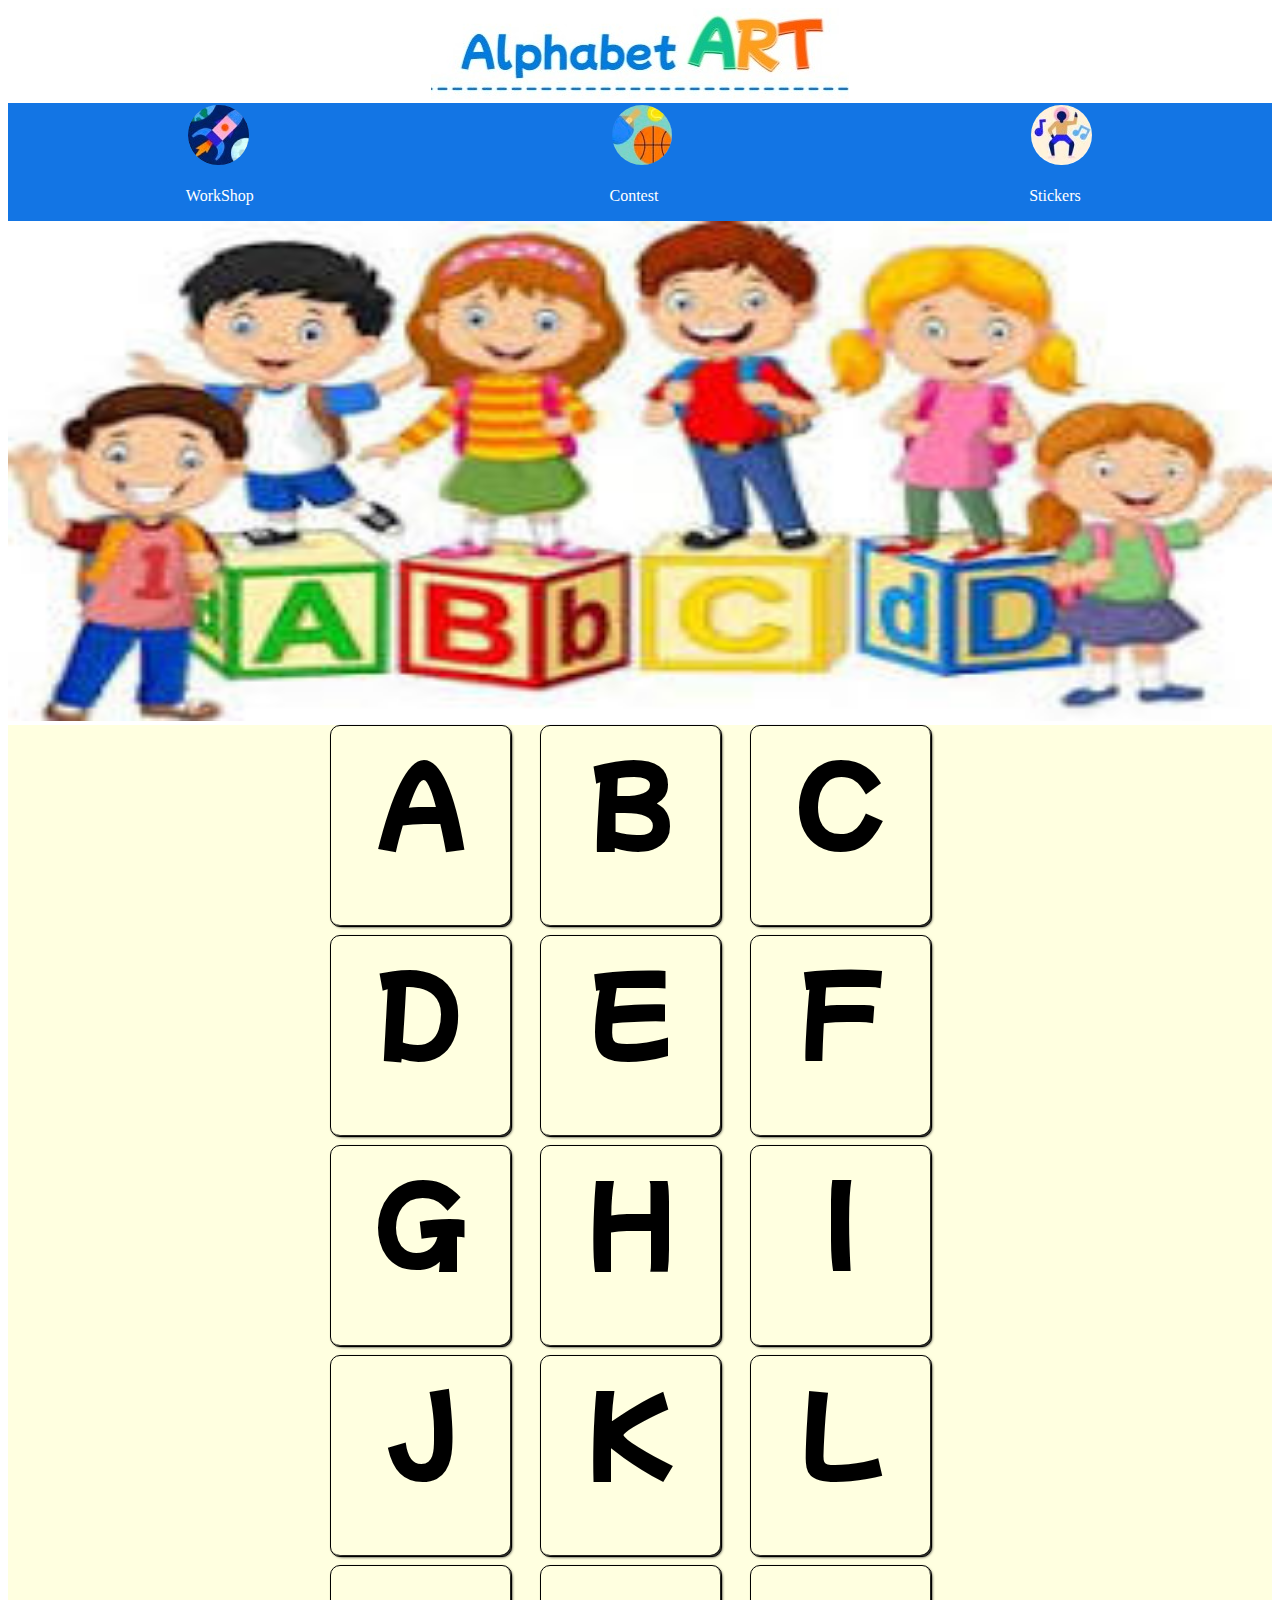
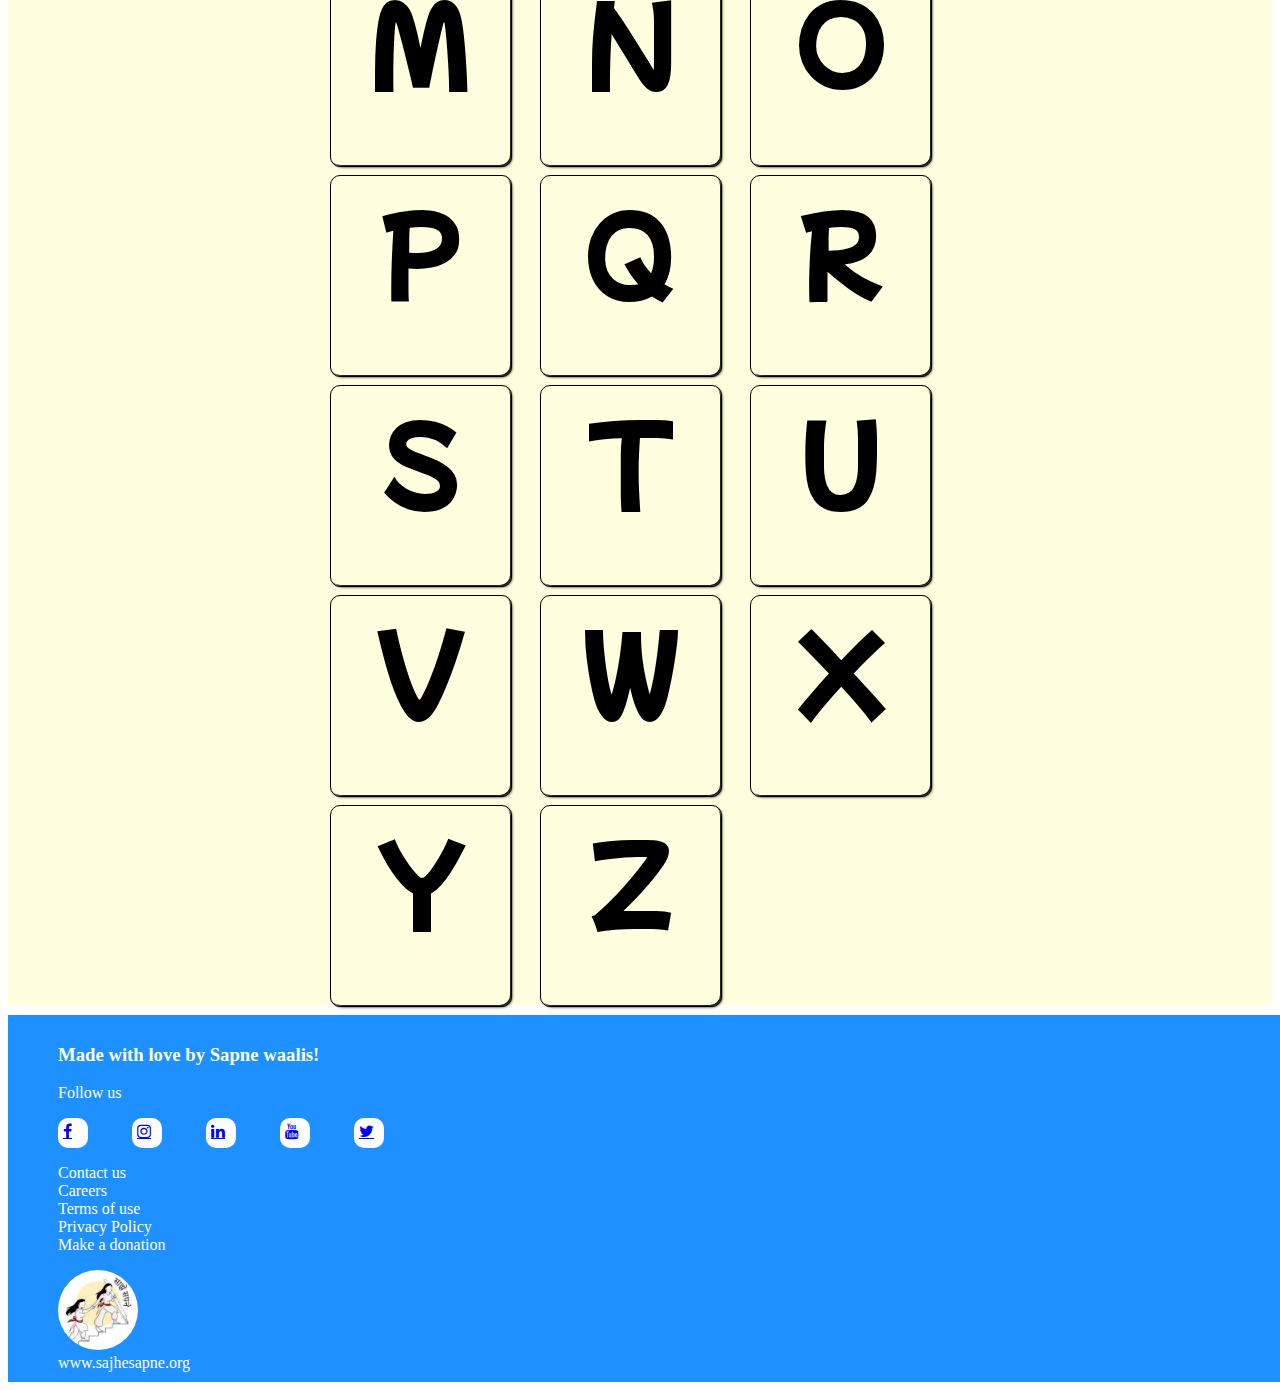
==== index.html @ d793c926 "feedback Alphabet Project" ====
<!DOCTYPE html>
<html lang="en">
<head>
    <meta charset="UTF-8">
    <meta name="viewport" content="width=device-width, initial-scale=1.0">
    <title>Alphabet ART</title>
    <link rel="stylesheet" href="style.css"/>
</head>
<body>
    <header>
        <div class="logo-img">
            <img class="logo-img" src="assets/header img/Alphabet header img.jpg"/>
        </div>
        <nav class="navbar">
                <div class="nav-boxs" id="A">
                    <img class="nav-img" src="assets/nav img/Alphabet nav1 .jpg" alt="WorkShop"/>
                    <p class="nav-text">WorkShop</p>
                </div>
                <div class="nav-boxs" id="B">
                    <img class="nav-img" src="assets/nav img/Alphabet nav2.jpg" alt="contest"/>
                    <p class="nav-text">Contest</p>
                </div>
                <div class="nav-boxs" id="C">
                    <img class="nav-img" src="assets/nav img/Alphabet nav3.jpg" alt="stickers"/>
                    <p class="nav-text">Stickers</p>
                </div>
        </nav>
    </header>
    <div class="carousel-box">
        <img  class="carousel-img" src="assets/carousel img/img1.jpeg"/>

    </div>


    <div class="container"></div>

    <footer>
         <h3>Made with love by Sapne waalis!</h3>
            <div class="Follow-us">
                <p>Follow us</p>
                <a href="https://www.facebook.com/hashtag/sajhesapne/?source=feed_text&epa=HASHTAG" class="fa fa-facebook"></a>
                <a href="https://www.instagram.com/sapnewaali/" class="fa fa-instagram"></a>
                <a href="https://in.linkedin.com/company/sajhe-sapne" class="fa fa-linkedin"></a>
                <a href="https://www.youtube.com/channel/UC2YOf3houhn92YC2JsNhHxw/featured?view_as=subscriber" class="fa fa-youtube"></a>
                <a href="https://twitter.com/sajhesapne?lang=en" class="fa fa-twitter"></a>
            </div>
    
            <div class="icons">
                <ul class="footer-ul">
                    <li class="footer-text"><a href="#">Contact us</a></li>
                    <li class="footer-text"><a href="#">Careers</a></li>
                    <li class="footer-text"><a href="#">Terms of use</a></li>
                    <li class="footer-text"><a href="#">Privacy Policy</a></li>
                    <li class="footer-text"><a href="#">Make a donation</a></li>
                </ul>
            </div>
            <div>
                <img class="sajhe-sapne-logo" src="assets/Logo img/sajhe logo.jpeg" alt="logo">
            </div>
            <div >
                <a class="sajhe-website" href="https://sajhesapne.org/about">www.sajhesapne.org</a>
            </div>
    </footer>
</body>
<script src="main.js"></script>
</html>
---- style.css ----
@import url("https://cdnjs.cloudflare.com/ajax/libs/font-awesome/4.7.0/css/font-awesome.min.css");
@import url('https://fonts.googleapis.com/css?family=Mochiy Pop One');



.logo-img{
    text-align: center;
}


.navbar{
    display: inline-flex; 
    width: 100%;
    min-width: 320px;
    background-color: #1375E4;
    justify-content: space-around;
    color: white;
    
}

.nav-boxs:hover{
    background-color: #004CA1;

}
.nav-img{
    margin: 2px;
    border-radius:30px;
}
.carousel-img{
    width: 100%;
    height:500px;

}

.text {
    font-family:'Mochiy Pop One';
    /* font-style:italic; */
    font-size: 104px;
    font-weight: 500;
    letter-spacing: 0em;
    line-height: 6px;
    text-align:center;
}


.container{

    background-color: lightyellow; 
    display: grid;
    grid-template-columns: repeat(3,200px);
    grid-template-rows: repeat(9,200px);
    justify-content: center;
    gap: 10px;
    max-width: 100%;
    text-align: center;
}
.front-card{
    border: 1px solid black;
    border-radius:10px;
    height: 100%;
    width: 100%;
    /* background-color: crimson; */
    position: absolute;

}

.back-card{
    /* display: none; */
    border: 1px solid black;
    border-radius: 10px;
    /* background-color:gold; */
    backface-visibility: hidden;
    transform: rotateY(180deg);
    height: 100%;
    width: 100%;
}
.img{
    height: 100%;
    width: 100%;
    border-radius: 10px;
    
}

.filp-card{
position: relative;
    transition: transform 1s;
    transform-style: preserve-3d;
    border-radius: 10px;
    box-shadow: 2px 2px 3px;
    width:  180px;
    height: 200px;

}
.filp-card.flipped{
    transform: rotateY(180deg);
}
   
  @media(min-width:600px) { 
     .container{ 
    grid-template-columns:repeat(3,200px) ; 
     } 
 } 
 @media (max-width:425px){ 
     .container{ 
             grid-template-columns: repeat(2, 200px);
     }
    }

 .filpcard{
    width: 200px;
    height: 180px;

 }
 footer{
    background-color:dodgerblue;
    height: 100%;
    width: 100%;
    margin-top: 10px;
    padding: 10px;
    color: white;
}
.fa{
    background-color: white;
    height: 20px;
    width: 20px;
    padding: 5px;
    border-radius: 10px;
    /* margin-left: 40px; */
}
.Follow-us p{
    margin-left: 40px;

}
h3{
    margin-left: 40px;

}
.footer-ul{
    list-style: none;
}

.Follow-us a{
    margin-left: 40px;
}

.footer-ul a{
    text-decoration: none;
    color: white;
}

.sajhe-sapne-logo{
    border-radius:50%;
   height:80px;
   margin-left: 40px;
}

.sajhe-website{
    text-decoration: none;
    color: white;
    margin-left: 40px;


}
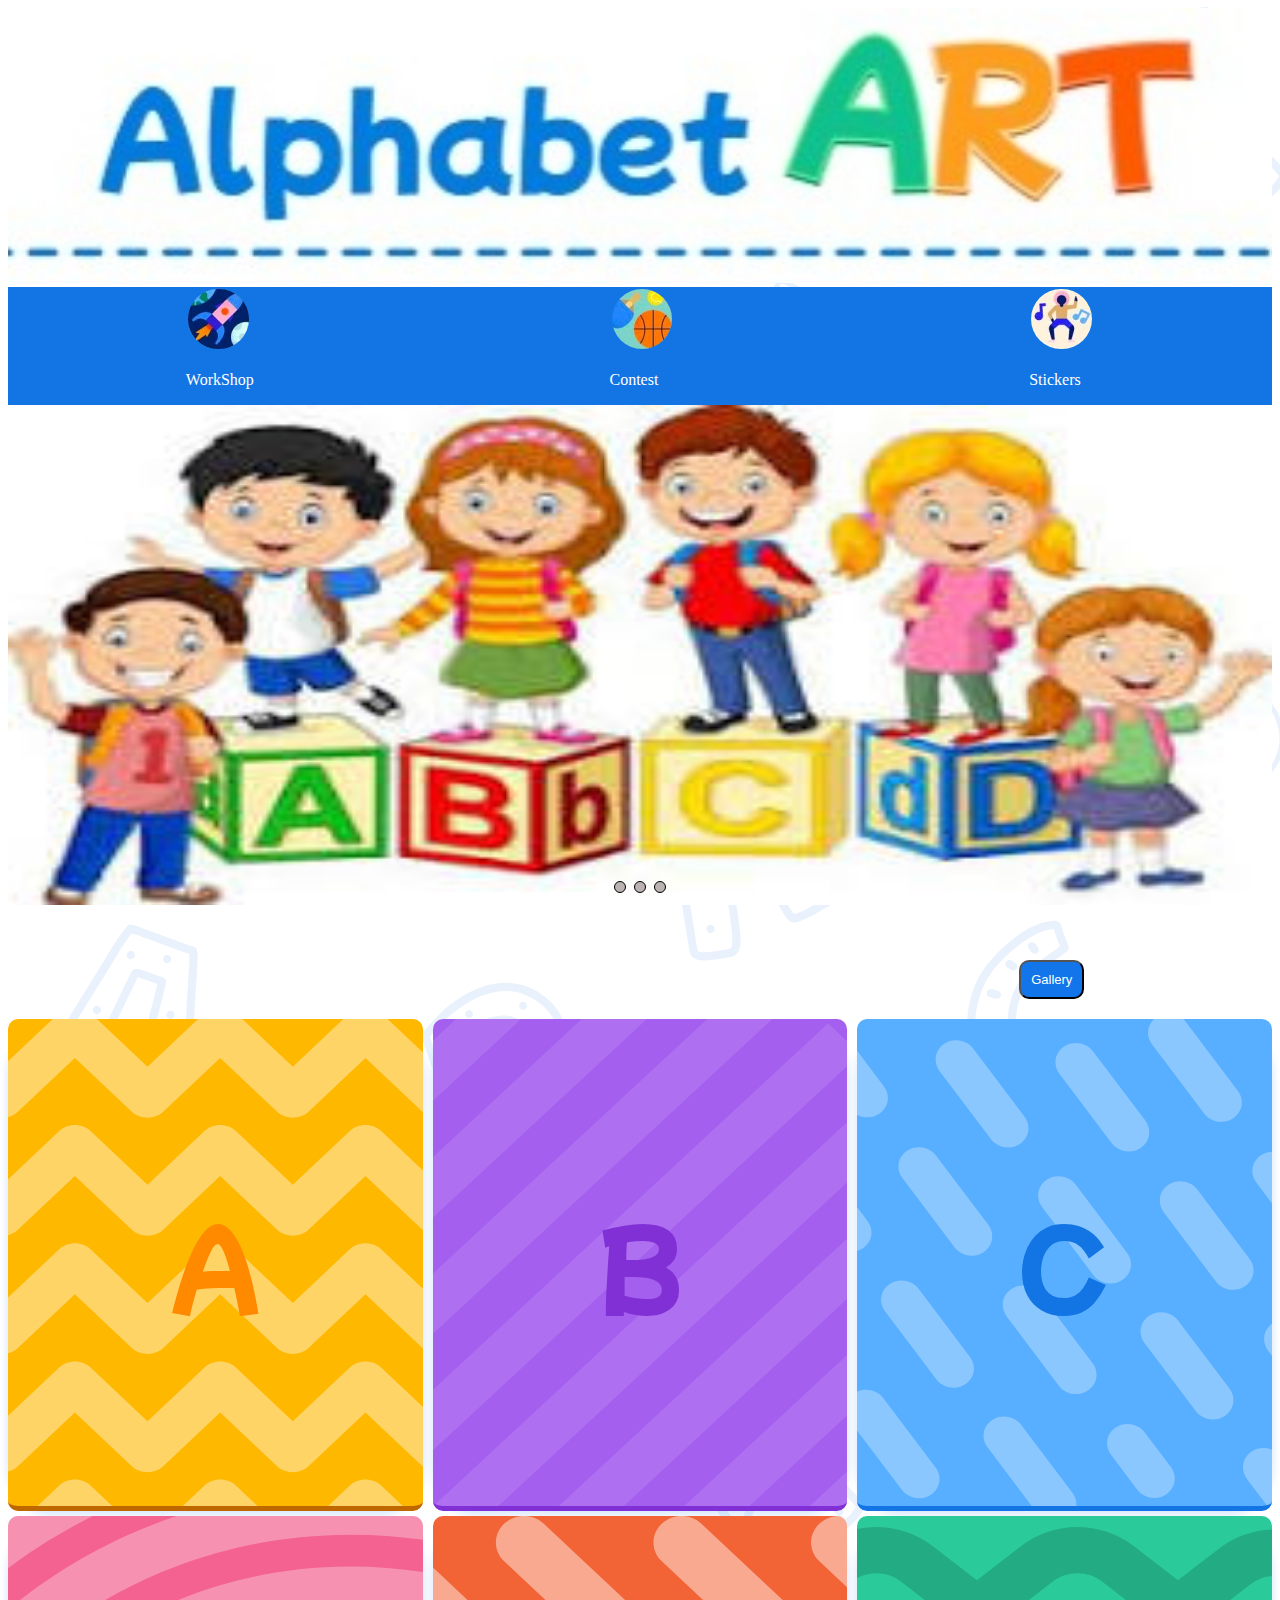
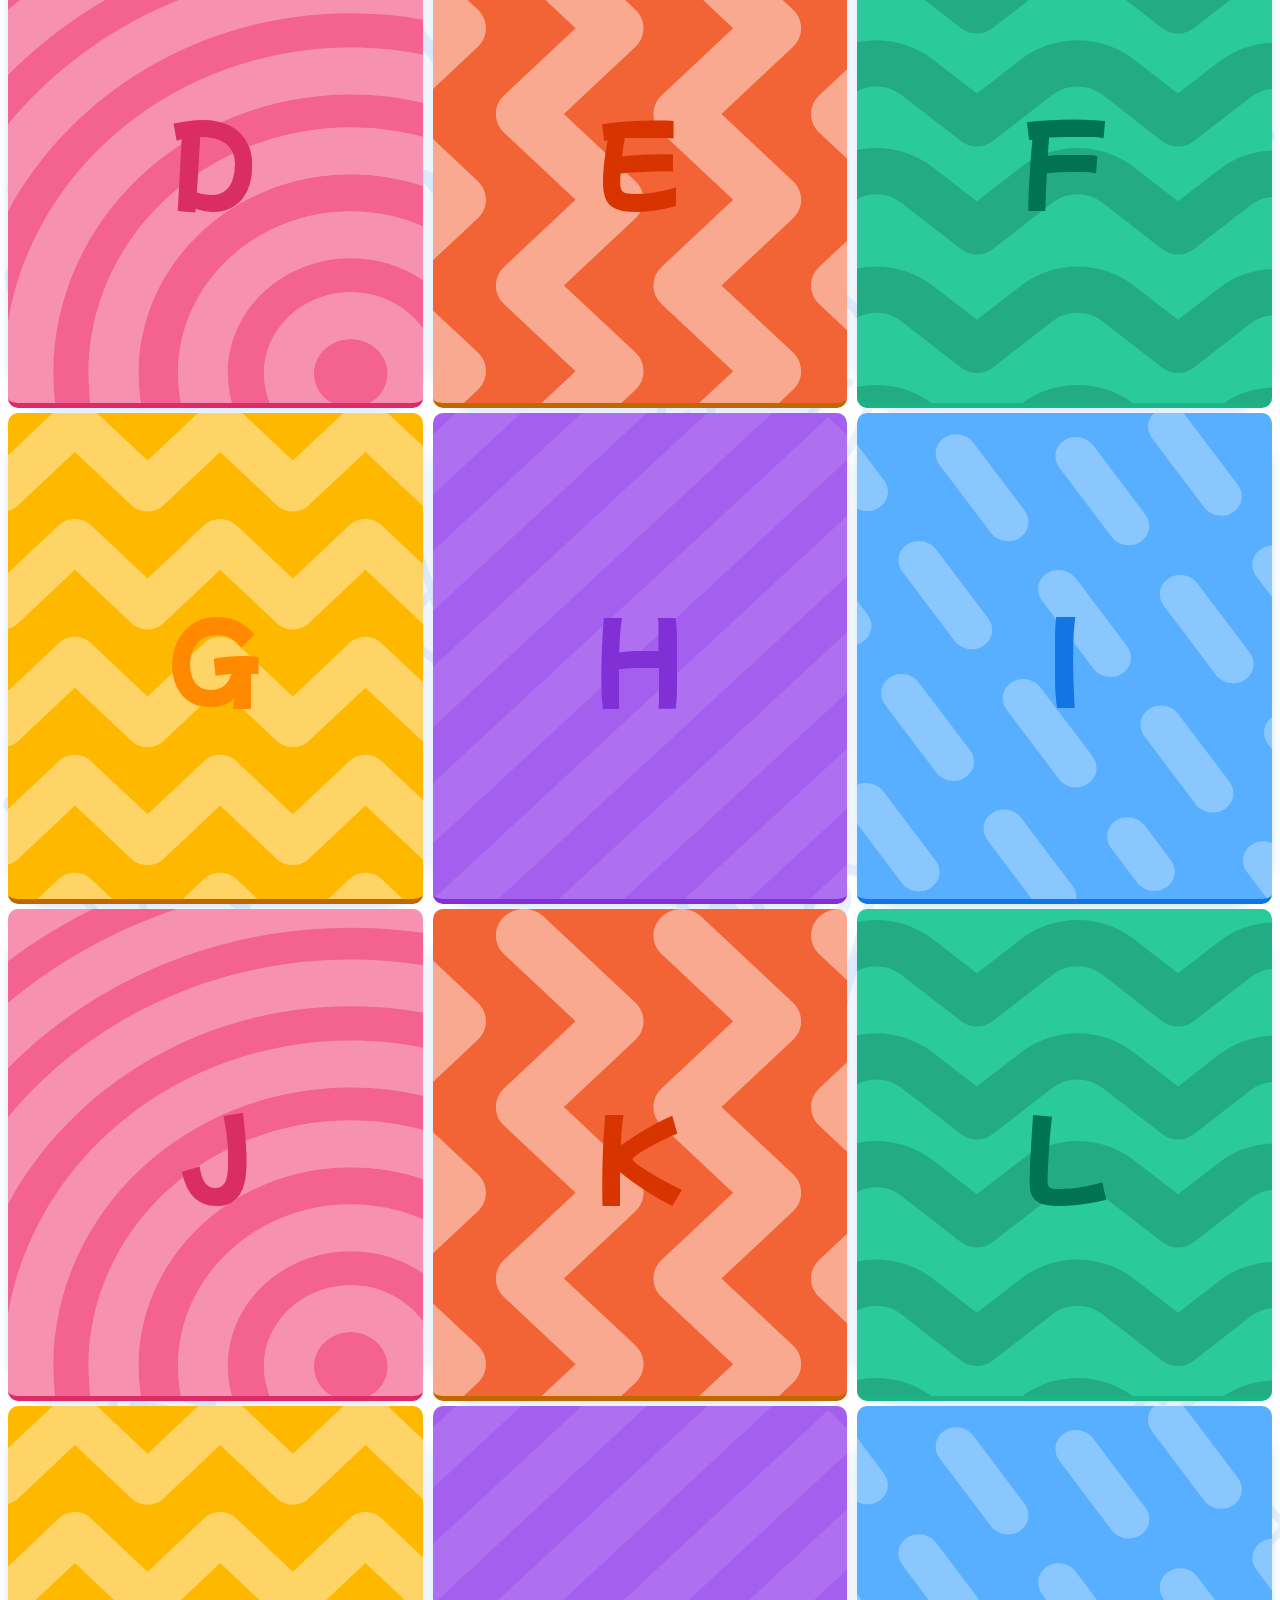
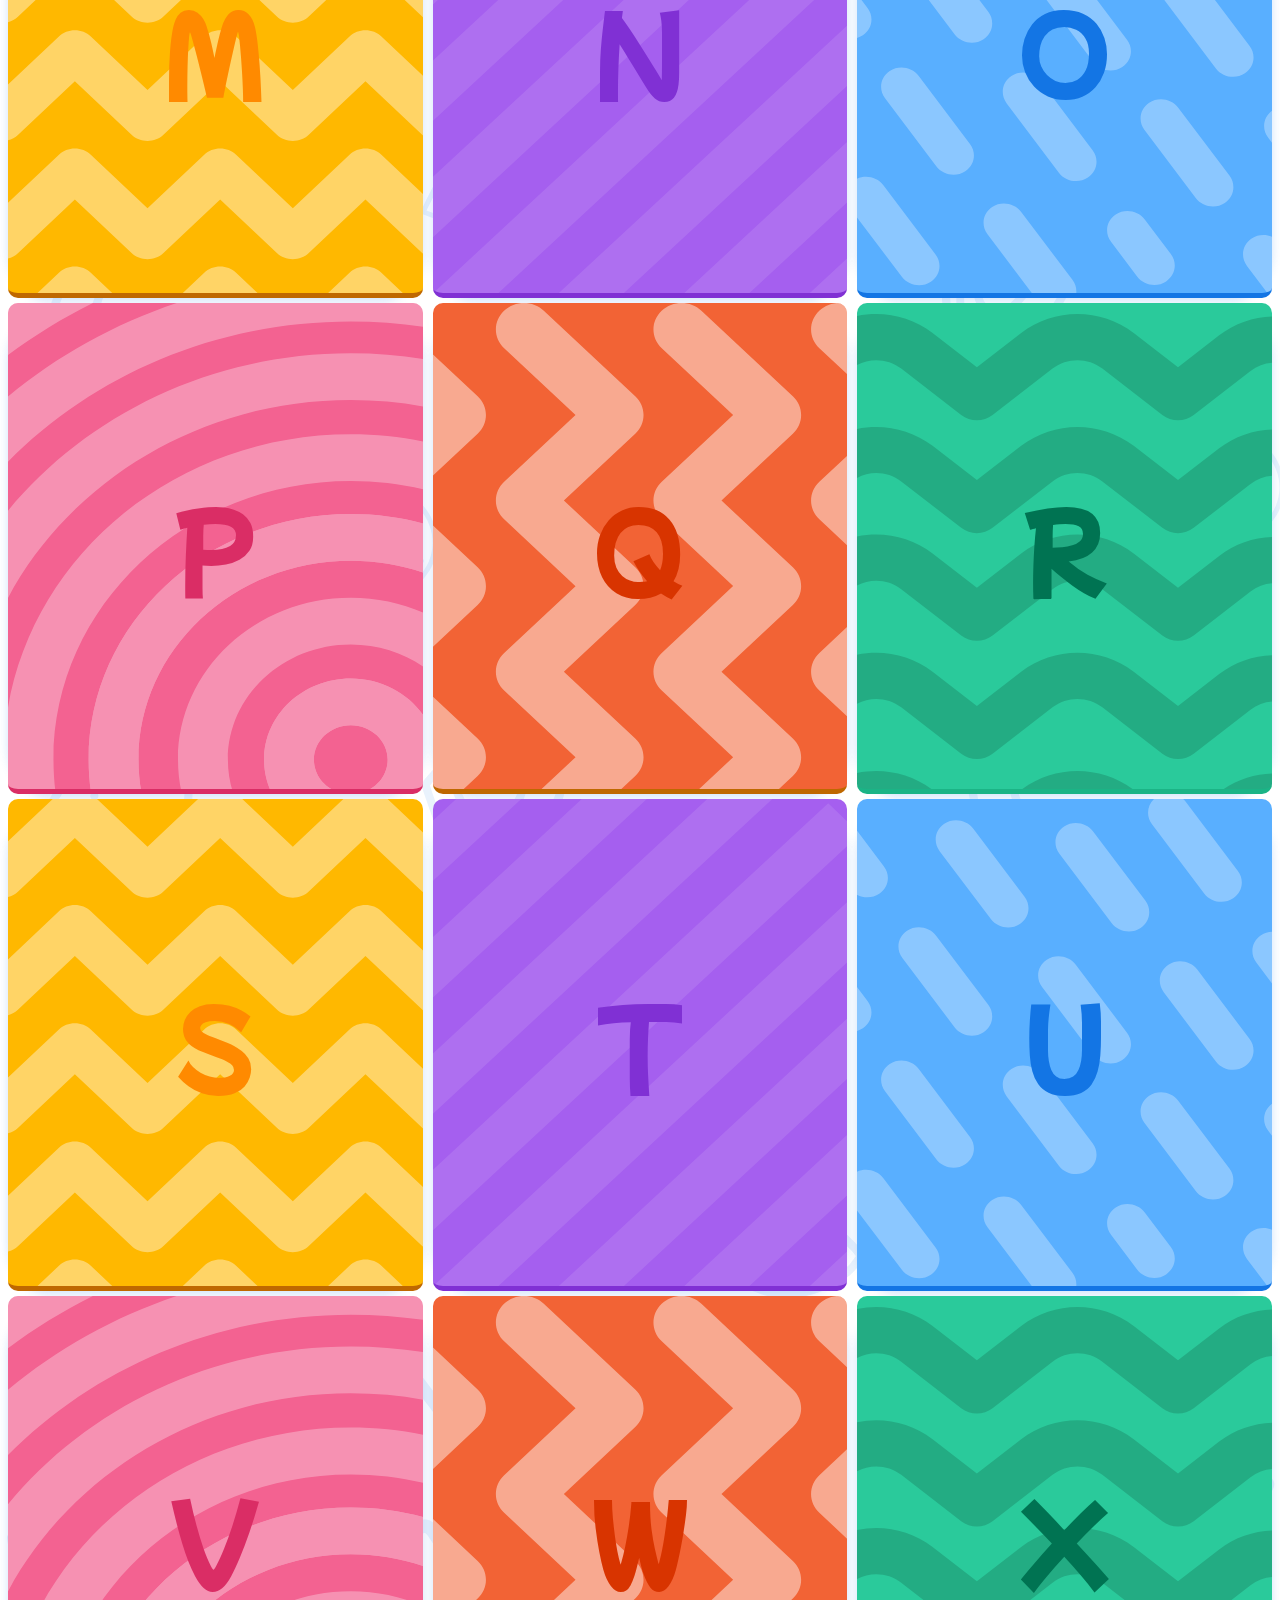
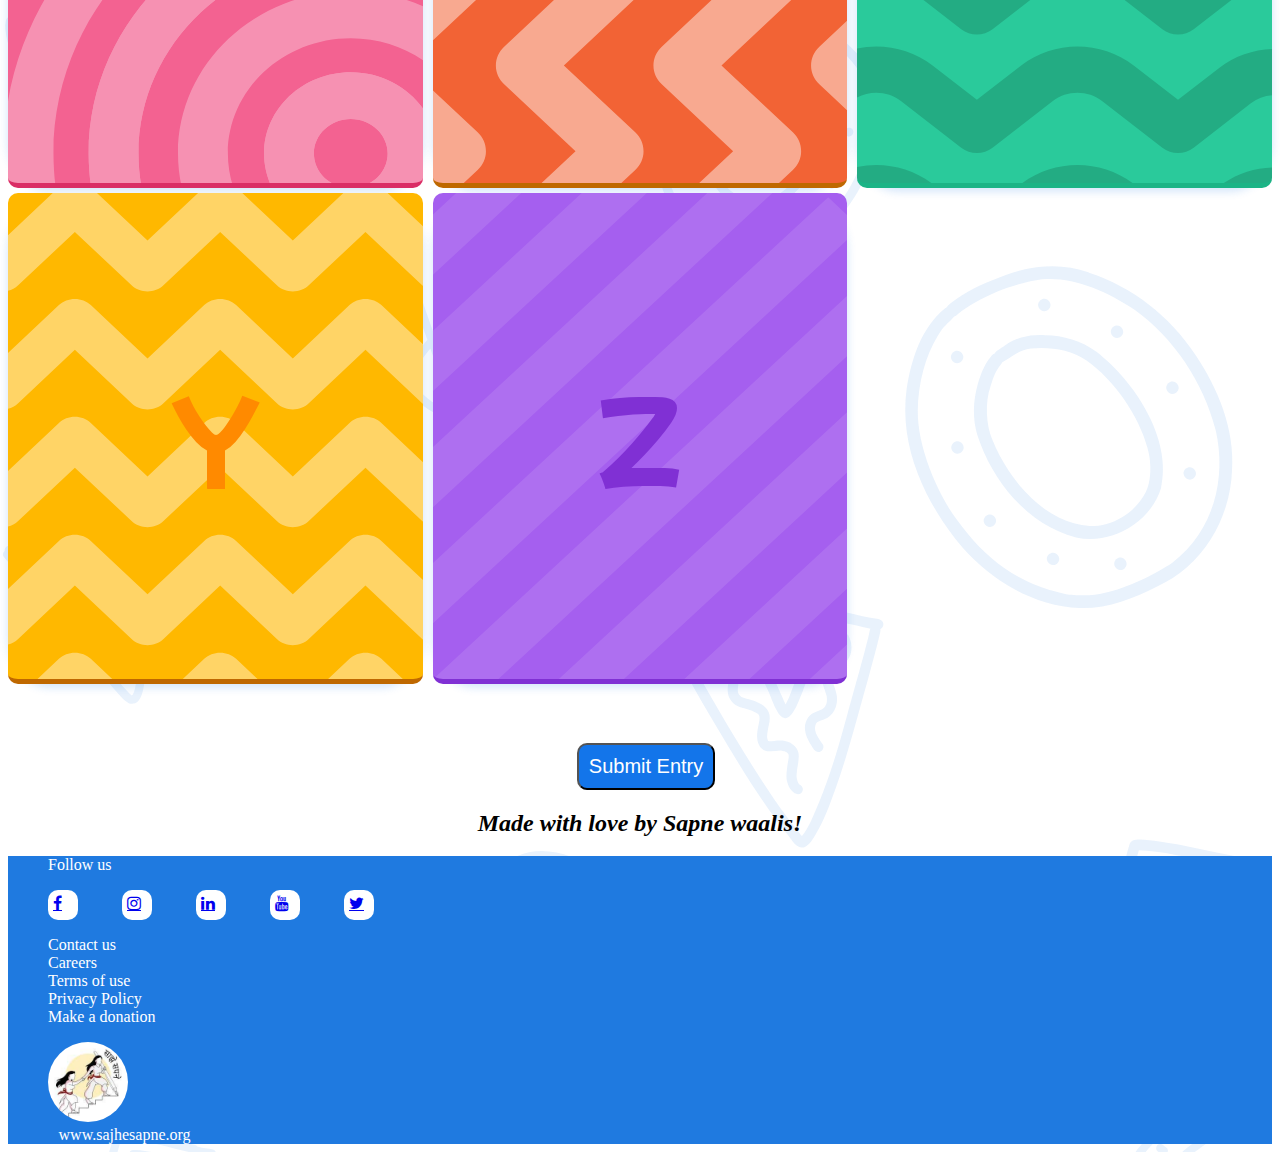
==== commit 7a6e4f8b: "add icons in backside and change pattern" ====
--- a/index.html
+++ b/index.html
@@ -1,66 +1,131 @@
 <!DOCTYPE html>
 <html lang="en">
-<head>
-    <meta charset="UTF-8">
-    <meta name="viewport" content="width=device-width, initial-scale=1.0">
+  <head>
+    <meta charset="UTF-8" />
+    <meta name="viewport" content="width=device-width, initial-scale=1.0" />
     <title>Alphabet ART</title>
-    <link rel="stylesheet" href="style.css"/>
-</head>
-<body>
+    <link rel="stylesheet" href="style.css" />
+    <script src="https://kit.fontawesome.com/41c3f97ee8.js" crossorigin="anonymous"></script>
+  </head>
+  <body>
     <header>
-        <div class="logo-img">
-            <img class="logo-img" src="assets/header img/Alphabet header img.jpg"/>
+      <!-------------------------------------------- Header --------------------------------------------------------->
+      <!----------------------------- Create  header show the tittle name--AlphabetArt---------------------------- -->
+      <div class="logo-img">
+        <img
+          class="logo-img"
+          src="assets/headerImage/Alphabet header img.jpg"
+        />
+      </div>
+      <!-----------------------------------------------Nav-Bar ------------------------------------------------------- -->
+      <!----------- Create the navbar and small three navboxs show----Workshop---Contest---Stricker---icons  and text ---->
+      <nav class="navbar">
+        <div class="nav-boxs" id="img1">
+          <img
+            class="nav-img"
+            src="assets/navImage/Alphabet nav1 .jpg"
+            alt="WorkShop"
+          />
+          <p class="nav-text">WorkShop</p>
         </div>
-        <nav class="navbar">
-                <div class="nav-boxs" id="A">
-                    <img class="nav-img" src="assets/nav img/Alphabet nav1 .jpg" alt="WorkShop"/>
-                    <p class="nav-text">WorkShop</p>
-                </div>
-                <div class="nav-boxs" id="B">
-                    <img class="nav-img" src="assets/nav img/Alphabet nav2.jpg" alt="contest"/>
-                    <p class="nav-text">Contest</p>
-                </div>
-                <div class="nav-boxs" id="C">
-                    <img class="nav-img" src="assets/nav img/Alphabet nav3.jpg" alt="stickers"/>
-                    <p class="nav-text">Stickers</p>
-                </div>
-        </nav>
+        <div class="nav-boxs" id="img2">
+          <img
+            class="nav-img"
+            src="assets/navImage/Alphabet nav2.jpg"
+            alt="contest"
+          />
+          <p class="nav-text">Contest</p>
+        </div>
+        <div class="nav-boxs" id="img3">
+          <img
+            class="nav-img"
+            src="assets/navImage/Alphabet nav3.jpg"
+            alt="stickers"
+          />
+          <p class="nav-text">Stickers</p>
+        </div>
+      </nav>
     </header>
+    <!------------------------------------------------- Carousel -------------------------------------------------------->
+    <!-- ----------------------------------Create Carousel to show images  in  slideshow------------------------------------- -->
     <div class="carousel-box">
-        <img  class="carousel-img" src="assets/carousel img/img1.jpeg"/>
-
+      <img class="carousel-img" src="assets/carouselImage/img1.jpeg" />
     </div>
+    <!----------------------------------------------- Dot-box------------------------------------------------------- -->
+    <!-------------------------------------- Create Dot-boxDiv show with image---------------------------------------->
+    <div class="dot-box"> 
+      <span class="dot" id="dot1"></span>
+      <span class="dot" id="dot2"></span>
+      <span class="dot" id="dot3"></span>
+    </div>
+    <!---------------------------------------------------- Gallery Button ------------------------------------------------>
+    <!------------------------------------------------- Create gallery- button ------------------------------------------------------>
+    
+    <button type="button" id ="gallery">Gallery</button>
+    <!---------------------------------------------------- Container-------------------------------------------------- -->
+    <!---------------------------------------------------Create Container with grid in javaScript----------------------------------------------------------- -->
+    <div class="container"></div>
+    
+    <!--------------------------------------------------------- Submit-------------------------------------------------------- -->
+    <!-------------------------------------------------Create Submit button show the submit Entry------------------------------->
+   
+    <button type="button" id ="submit">Submit Entry</button>
+    <!--------------------------------------------------------------- h2 ----------------------------------------------------->
+    <!------------------------------------------------------- Create h2  paragraph--------------------------------------------------------->
+    
+    <h2>Made with love by Sapne waalis!</h2>
 
 
-    <div class="container"></div>
+    <!------------------------------------------------------------ Footer--------------------------------------------------------- -->
+    <!------------------------------------------------------Create Footer show the socal link and logo image---------------------------------------------------------------->
+    
+    <footer>
+      <div class="follow-us">
+        <p>Follow us</p>
+        <a
+          href="https://www.facebook.com/hashtag/sajhesapne/?source=feed_text&epa=HASHTAG"
+          class="fa fa-facebook"
+        ></a>
+        <a
+          href="https://www.instagram.com/sapnewaali/"
+          class="fa fa-instagram"
+        ></a>
+        <a
+          href="https://in.linkedin.com/company/sajhe-sapne"
+          class="fa fa-linkedin"
+        ></a>
+        <a
+          href="https://www.youtube.com/channel/UC2YOf3houhn92YC2JsNhHxw/featured?view_as=subscriber"
+          class="fa fa-youtube"
+        ></a>
+        <a
+          href="https://twitter.com/sajhesapne?lang=en"
+          class="fa fa-twitter"
+        ></a>
+      </div>
 
-    <footer>
-         <h3>Made with love by Sapne waalis!</h3>
-            <div class="Follow-us">
-                <p>Follow us</p>
-                <a href="https://www.facebook.com/hashtag/sajhesapne/?source=feed_text&epa=HASHTAG" class="fa fa-facebook"></a>
-                <a href="https://www.instagram.com/sapnewaali/" class="fa fa-instagram"></a>
-                <a href="https://in.linkedin.com/company/sajhe-sapne" class="fa fa-linkedin"></a>
-                <a href="https://www.youtube.com/channel/UC2YOf3houhn92YC2JsNhHxw/featured?view_as=subscriber" class="fa fa-youtube"></a>
-                <a href="https://twitter.com/sajhesapne?lang=en" class="fa fa-twitter"></a>
-            </div>
-    
-            <div class="icons">
-                <ul class="footer-ul">
-                    <li class="footer-text"><a href="#">Contact us</a></li>
-                    <li class="footer-text"><a href="#">Careers</a></li>
-                    <li class="footer-text"><a href="#">Terms of use</a></li>
-                    <li class="footer-text"><a href="#">Privacy Policy</a></li>
-                    <li class="footer-text"><a href="#">Make a donation</a></li>
-                </ul>
-            </div>
-            <div>
-                <img class="sajhe-sapne-logo" src="assets/Logo img/sajhe logo.jpeg" alt="logo">
-            </div>
-            <div >
-                <a class="sajhe-website" href="https://sajhesapne.org/about">www.sajhesapne.org</a>
-            </div>
+      <div class="icons">
+        <ul class="footer-ul">
+          <li class="footer-text"><a href="#">Contact us</a></li>
+          <li class="footer-text"><a href="#">Careers</a></li>
+          <li class="footer-text"><a href="#">Terms of use</a></li>
+          <li class="footer-text"><a href="#">Privacy Policy</a></li>
+          <li class="footer-text"><a href="#">Make a donation</a></li>
+        </ul>
+      </div>
+      <div>
+        <img
+          class="sajhe-sapne-logo"
+          src="assets/LogoImage/sajhe logo.jpeg"
+          alt="logo"
+        />
+      </div>
+      <div>
+        <a class="sajhe-website" href="https://sajhesapne.org/about"
+          >www.sajhesapne.org</a
+        >
+      </div>
     </footer>
-</body>
-<script src="main.js"></script>
+    <script src="main.js"></script>
+  </body>
 </html>
--- a/style.css
+++ b/style.css
@@ -2,17 +2,20 @@
 @import url("https://cdnjs.cloudflare.com/ajax/libs/font-awesome/4.7.0/css/font-awesome.min.css");
 @import url('https://fonts.googleapis.com/css?family=Mochiy Pop One');
 
-
+body{
+    background-image:url('assets/Background Pattern.svg') ;
+    position:sticky;
+}
 
 .logo-img{
+    width: 100%;
     text-align: center;
 }
 
 
 .navbar{
-    display: inline-flex; 
-    width: 100%;
-    min-width: 320px;
+    display:inline-flex; 
+    width: 100%;
     background-color: #1375E4;
     justify-content: space-around;
     color: white;
@@ -21,6 +24,7 @@
 
 .nav-boxs:hover{
     background-color: #004CA1;
+    cursor: pointer;
 
 }
 .nav-img{
@@ -32,103 +36,183 @@
     height:500px;
 
 }
+.dot{
+    background-color:#bbb2b2;
+    height: 10px;
+    width: 10px;
+    margin: 0  2px;
+    border-radius:50%;
+    display: inline-block;
+    border: 1px solid black;
+     
+}
+.dot-box{
+    text-align: center;
+    margin-top: -30px;
+
+}
 
 .text {
     font-family:'Mochiy Pop One';
-    /* font-style:italic; */
     font-size: 104px;
     font-weight: 500;
     letter-spacing: 0em;
     line-height: 6px;
     text-align:center;
 }
+button{
+    background-color:#1375EA;
+    border-radius: 10px;
+}
+#gallery{
+    padding: 10px;
+    max-width:50%;
+    display: fixed;
+    text-align: end;
+    color: white;
+    font-size: 20px;
+    margin-top: 5%;
+    margin-left: 80%;
+    font-size: small;
+}
+#submit{
+    padding: 10px;
+    max-width: 20%;
+    display: flex;
+    color:white;
+    font-size: 20px;
+    margin-top: 5%;
+    margin-left:45%;
+    text-align: center;
+    cursor: pointer;
+}
 
 
 .container{
-
-    background-color: lightyellow; 
     display: grid;
-    grid-template-columns: repeat(3,200px);
-    grid-template-rows: repeat(9,200px);
-    justify-content: center;
+    grid-template-columns: repeat(3,minmax(150px,300px));
+    grid-template-rows: repeat(2,1fr);
+    justify-content:center;
     gap: 10px;
     max-width: 100%;
+    min-height: auto;
+    margin-top: 20px;
     text-align: center;
 }
 .front-card{
-    border: 1px solid black;
-    border-radius:10px;
+    backface-visibility: hidden;
+    display: flex;
+    justify-content: center;
+    align-items: center;
+    border-radius: 10px;
     height: 100%;
     width: 100%;
-    /* background-color: crimson; */
+    gap: 10px;
+    box-shadow: 3px;
+    text-align: center;
     position: absolute;
 
 }
 
 .back-card{
-    /* display: none; */
-    border: 1px solid black;
-    border-radius: 10px;
-    /* background-color:gold; */
+    border: 1px solid white;
+    border-radius: 10px;
     backface-visibility: hidden;
     transform: rotateY(180deg);
     height: 100%;
     width: 100%;
 }
 .img{
-    height: 100%;
+    height: 80%;
     width: 100%;
     border-radius: 10px;
     
 }
 
+.word{
+    font: size 1.2em;
+    margin: 2px;
+    color: #1375E4;
+    background-color:lightpink;
+    font-family: Mochiy pop one;
+}
+.fa-icons::before{
+    display: none;
+}
+.fa-icons{
+    font-size: 1.7em;
+}
+
+.fa-icons{
+    display: flex;
+    justify-content: space-around;
+    font-size: 1em;
+    padding-bottom: 20px;
+    color: #1F7AE0;
+}
+.img-container{
+    display: flex;
+    justify-content: space-around;
+    margin-bottom: 10px;
+}
+
+
+
 .filp-card{
-position: relative;
+    position: relative;
     transition: transform 1s;
     transform-style: preserve-3d;
-    border-radius: 10px;
+    border-radius: 10%;
     box-shadow: 2px 2px 3px;
-    width:  180px;
-    height: 200px;
+    box-shadow: 0px 8px 10px 0px #1375E433;
+
 
 }
 .filp-card.flipped{
     transform: rotateY(180deg);
 }
-   
+
+@media (min-width:320px){ 
+    .container{ 
+            grid-template-columns: repeat(2, minmax(150px,1fr));
+    }
+   }
+
   @media(min-width:600px) { 
      .container{ 
-    grid-template-columns:repeat(3,200px) ; 
+    grid-template-columns:repeat(3,minmax(300px,1fr)) ; 
      } 
  } 
- @media (max-width:425px){ 
-     .container{ 
-             grid-template-columns: repeat(2, 200px);
-     }
-    }
+@media (min-width:1025px){ 
+    .container{ 
+        grid-template-columns: repeat(3, minmax(330px,1fr));
+}
+}
 
  .filpcard{
     width: 200px;
     height: 180px;
 
  }
+ h2{
+    text-align: center;
+    font-style: italic;
+ }
  footer{
-    background-color:dodgerblue;
-    height: 100%;
-    width: 100%;
+    background: #1F7AE0;
+    height:auto;
+    max-width: 100%;
     margin-top: 10px;
-    padding: 10px;
-    color: white;
+     color: white; 
 }
 .fa{
     background-color: white;
     height: 20px;
     width: 20px;
-    padding: 5px;
-    border-radius: 10px;
-    /* margin-left: 40px; */
-}
-.Follow-us p{
+    padding:5px;
+    border-radius: 10px;
+}
+.follow-us p{
     margin-left: 40px;
 
 }
@@ -140,7 +224,7 @@
     list-style: none;
 }
 
-.Follow-us a{
+.follow-us a{
     margin-left: 40px;
 }
 
@@ -158,26 +242,98 @@
 .sajhe-website{
     text-decoration: none;
     color: white;
-    margin-left: 40px;
-
-
-}
-
-
-
-
-
-
-
-
-
-
-
-
-
-
-
-
-
-
-
+    margin-left: 4%;
+    margin-bottom: 2%;
+}
+
+.pattern1 {
+    border-bottom: 5px solid #BF6800;  
+    background-image: url(assets/pattenImage/pattern1.svg);
+    color: #FF8A00;
+    background-size: 250%;
+    background-color: #FFB800;
+    /* opacity: 40%  */
+}
+
+.pattern2 {
+    border-bottom: 5px solid #8030D4;  
+    background-image: url(assets/pattenImage/pattern2.svg);
+    color:#8030D4;
+    background-size: 399%;
+    background-color: #A55FEF;
+    /* opacity: 10% */ 
+}
+
+.pattern3 {
+    border-bottom: 5px solid #1375E4;  
+    background-image: url(assets/pattenImage/pattern3.svg);
+    color:#1375E4;
+    background-size: 380%;
+    background-color: #59AFFF;
+    /* opacity: city: 30% */ 
+}
+
+.pattern4 {
+    border-bottom: 5px solid #DA2D65;  
+    background-image: url(assets/pattenImage/pattern4.svg);
+    color:#DA2D65;
+    background-size: 500%;
+    background-repeat: no-repeat;
+    background-color: #F36291;
+   /* opacity: 30% */ 
+}
+
+.pattern5 {
+    border-bottom: 5px solid #BF6800;  
+    background-image: url(assets/pattenImage/pattern5.svg);
+   color:#D83400;
+   background-size: 350%;
+   background-color: #F26335;
+    /* opacity: 45% */
+}
+
+.pattern6 {
+    border-bottom: 5px solid #1BB486;  
+    background-image: url(assets/pattenImage/pattern6.svg);
+     color:#007352;
+     background-size:350%;
+     background-color: #2ACA9B;
+    /* opacity:15% */
+}
+
+
+
+
+
+
+
+
+
+
+
+
+
+
+
+
+
+
+
+
+
+
+
+
+
+
+
+
+
+
+
+
+
+
+
+
+
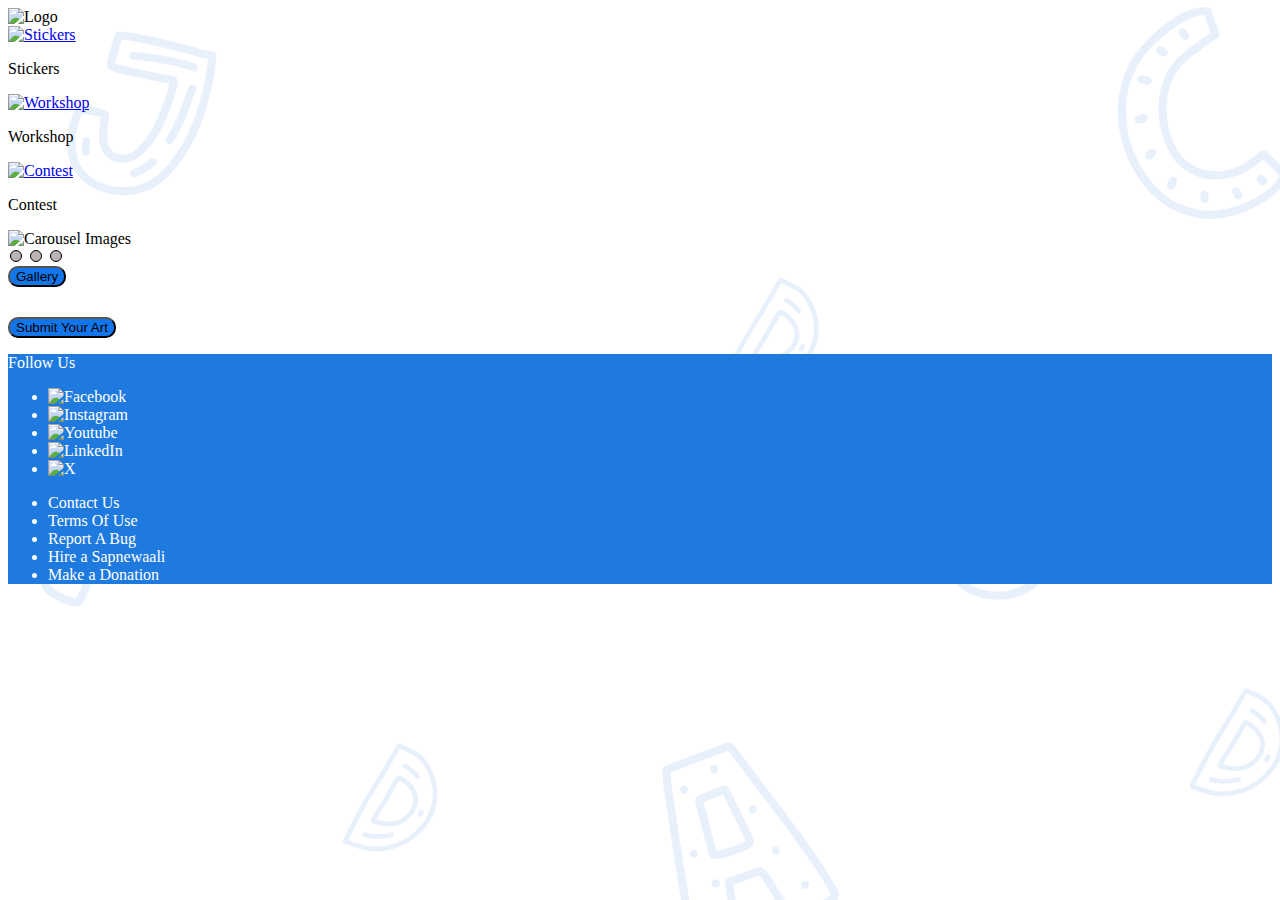
==== commit 07791ac2: "add new file sticker" ====
--- a/index.html
+++ b/index.html
@@ -1,131 +1,86 @@
 <!DOCTYPE html>
 <html lang="en">
-  <head>
-    <meta charset="UTF-8" />
-    <meta name="viewport" content="width=device-width, initial-scale=1.0" />
-    <title>Alphabet ART</title>
-    <link rel="stylesheet" href="style.css" />
+<head>
+    <meta charset="UTF-8">
+    <meta name="viewport" content="width=device-width, initial-scale=1.0">
+    <link rel="stylesheet" href="style.css">
     <script src="https://kit.fontawesome.com/41c3f97ee8.js" crossorigin="anonymous"></script>
-  </head>
-  <body>
-    <header>
-      <!-------------------------------------------- Header --------------------------------------------------------->
-      <!----------------------------- Create  header show the tittle name--AlphabetArt---------------------------- -->
-      <div class="logo-img">
-        <img
-          class="logo-img"
-          src="assets/headerImage/Alphabet header img.jpg"
-        />
-      </div>
-      <!-----------------------------------------------Nav-Bar ------------------------------------------------------- -->
-      <!----------- Create the navbar and small three navboxs show----Workshop---Contest---Stricker---icons  and text ---->
-      <nav class="navbar">
-        <div class="nav-boxs" id="img1">
-          <img
-            class="nav-img"
-            src="assets/navImage/Alphabet nav1 .jpg"
-            alt="WorkShop"
-          />
-          <p class="nav-text">WorkShop</p>
+    <title>Alphabet Art</title>
+</head>
+<body>
+    <header class="header">
+        <!-- <Logo/> -->
+        <div class="logo">
+            <img src="https://placehold.co/250x100/red/white?text=Logo" alt="Logo">
         </div>
-        <div class="nav-boxs" id="img2">
-          <img
-            class="nav-img"
-            src="assets/navImage/Alphabet nav2.jpg"
-            alt="contest"
-          />
-          <p class="nav-text">Contest</p>
+        
+        <!-- <NavigationMenu/> -->
+        <nav>
+            <div>
+                <a href="stickers/index.html"><img src="./assets/navImages/sticker.png" alt="Stickers"></a>
+                <p>Stickers</p>
+            </div>
+            <div>
+                <a href="workshop/index.html"><img src="./assets/navImages/workshop.png" alt="Workshop"></a>
+                <p>Workshop</p>
+            </div>
+            <div>
+                <a href="contest/index.html"><img src="./assets/navImages/contest.png" alt="Contest"></a>
+                <p>Contest</p>
+            </div>
+        </nav>
+    </header>
+    <!-- <Carousel/> -->
+    <div class="carousel">
+        <img src="https://placehold.co/400x200/orange/white?text=Stickers" alt="Carousel Images">
+        <div class="dots">
+            <span id="dot0" class="dot"></span>
+            <span id="dot1" class="dot"></span>
+            <span id="dot2" class="dot"></span>
         </div>
-        <div class="nav-boxs" id="img3">
-          <img
-            class="nav-img"
-            src="assets/navImage/Alphabet nav3.jpg"
-            alt="stickers"
-          />
-          <p class="nav-text">Stickers</p>
+    </div>
+
+    <!-- Gallery Button -->
+    <div class="gallery">
+        <button class="pushable">
+            <span class="front">Gallery</span>
+        </button>
+    </div>
+
+    <!-- <AlphabetCards/> -->
+    <div class="container">        
+    </div>
+
+    <!-- Submit Your Art Button -->
+    <div class="call-to-action">
+        <button class="pushable">
+            <span class="front">Submit Your Art</span>
+        </button>
+    </div>
+
+    <!-- <Footer/> -->
+    <footer class="footer">
+        <div class="social-media">
+            <p>Follow Us</p>
+            <ul>
+                <li><img src="./assets/social/fb.png" alt="Facebook"></li>
+                <li><img src="./assets/social/insta.png" alt="Instagram"></li>
+                <li><img src="./assets/social/you.png" alt="Youtube"></li>
+                <li><img src="./assets/social/in.png" alt="LinkedIn"></li>
+                <li><img src="./assets/social/x.png" alt="X"></li>
+            </ul>
         </div>
-      </nav>
-    </header>
-    <!------------------------------------------------- Carousel -------------------------------------------------------->
-    <!-- ----------------------------------Create Carousel to show images  in  slideshow------------------------------------- -->
-    <div class="carousel-box">
-      <img class="carousel-img" src="assets/carouselImage/img1.jpeg" />
-    </div>
-    <!----------------------------------------------- Dot-box------------------------------------------------------- -->
-    <!-------------------------------------- Create Dot-boxDiv show with image---------------------------------------->
-    <div class="dot-box"> 
-      <span class="dot" id="dot1"></span>
-      <span class="dot" id="dot2"></span>
-      <span class="dot" id="dot3"></span>
-    </div>
-    <!---------------------------------------------------- Gallery Button ------------------------------------------------>
-    <!------------------------------------------------- Create gallery- button ------------------------------------------------------>
-    
-    <button type="button" id ="gallery">Gallery</button>
-    <!---------------------------------------------------- Container-------------------------------------------------- -->
-    <!---------------------------------------------------Create Container with grid in javaScript----------------------------------------------------------- -->
-    <div class="container"></div>
-    
-    <!--------------------------------------------------------- Submit-------------------------------------------------------- -->
-    <!-------------------------------------------------Create Submit button show the submit Entry------------------------------->
-   
-    <button type="button" id ="submit">Submit Entry</button>
-    <!--------------------------------------------------------------- h2 ----------------------------------------------------->
-    <!------------------------------------------------------- Create h2  paragraph--------------------------------------------------------->
-    
-    <h2>Made with love by Sapne waalis!</h2>
+        <div class="links">
+            <ul>
+                <li>Contact Us</li>
+                <li>Terms Of Use</li>
+                <li>Report A Bug</li>
+                <li>Hire a Sapnewaali</li>
+                <li>Make a Donation</li>
+            </ul>
+        </div>
+    </footer>
 
-
-    <!------------------------------------------------------------ Footer--------------------------------------------------------- -->
-    <!------------------------------------------------------Create Footer show the socal link and logo image---------------------------------------------------------------->
-    
-    <footer>
-      <div class="follow-us">
-        <p>Follow us</p>
-        <a
-          href="https://www.facebook.com/hashtag/sajhesapne/?source=feed_text&epa=HASHTAG"
-          class="fa fa-facebook"
-        ></a>
-        <a
-          href="https://www.instagram.com/sapnewaali/"
-          class="fa fa-instagram"
-        ></a>
-        <a
-          href="https://in.linkedin.com/company/sajhe-sapne"
-          class="fa fa-linkedin"
-        ></a>
-        <a
-          href="https://www.youtube.com/channel/UC2YOf3houhn92YC2JsNhHxw/featured?view_as=subscriber"
-          class="fa fa-youtube"
-        ></a>
-        <a
-          href="https://twitter.com/sajhesapne?lang=en"
-          class="fa fa-twitter"
-        ></a>
-      </div>
-
-      <div class="icons">
-        <ul class="footer-ul">
-          <li class="footer-text"><a href="#">Contact us</a></li>
-          <li class="footer-text"><a href="#">Careers</a></li>
-          <li class="footer-text"><a href="#">Terms of use</a></li>
-          <li class="footer-text"><a href="#">Privacy Policy</a></li>
-          <li class="footer-text"><a href="#">Make a donation</a></li>
-        </ul>
-      </div>
-      <div>
-        <img
-          class="sajhe-sapne-logo"
-          src="assets/LogoImage/sajhe logo.jpeg"
-          alt="logo"
-        />
-      </div>
-      <div>
-        <a class="sajhe-website" href="https://sajhesapne.org/about"
-          >www.sajhesapne.org</a
-        >
-      </div>
-    </footer>
-    <script src="main.js"></script>
-  </body>
-</html>
+    <script type="module" src="main.js"></script>
+</body>
+</html>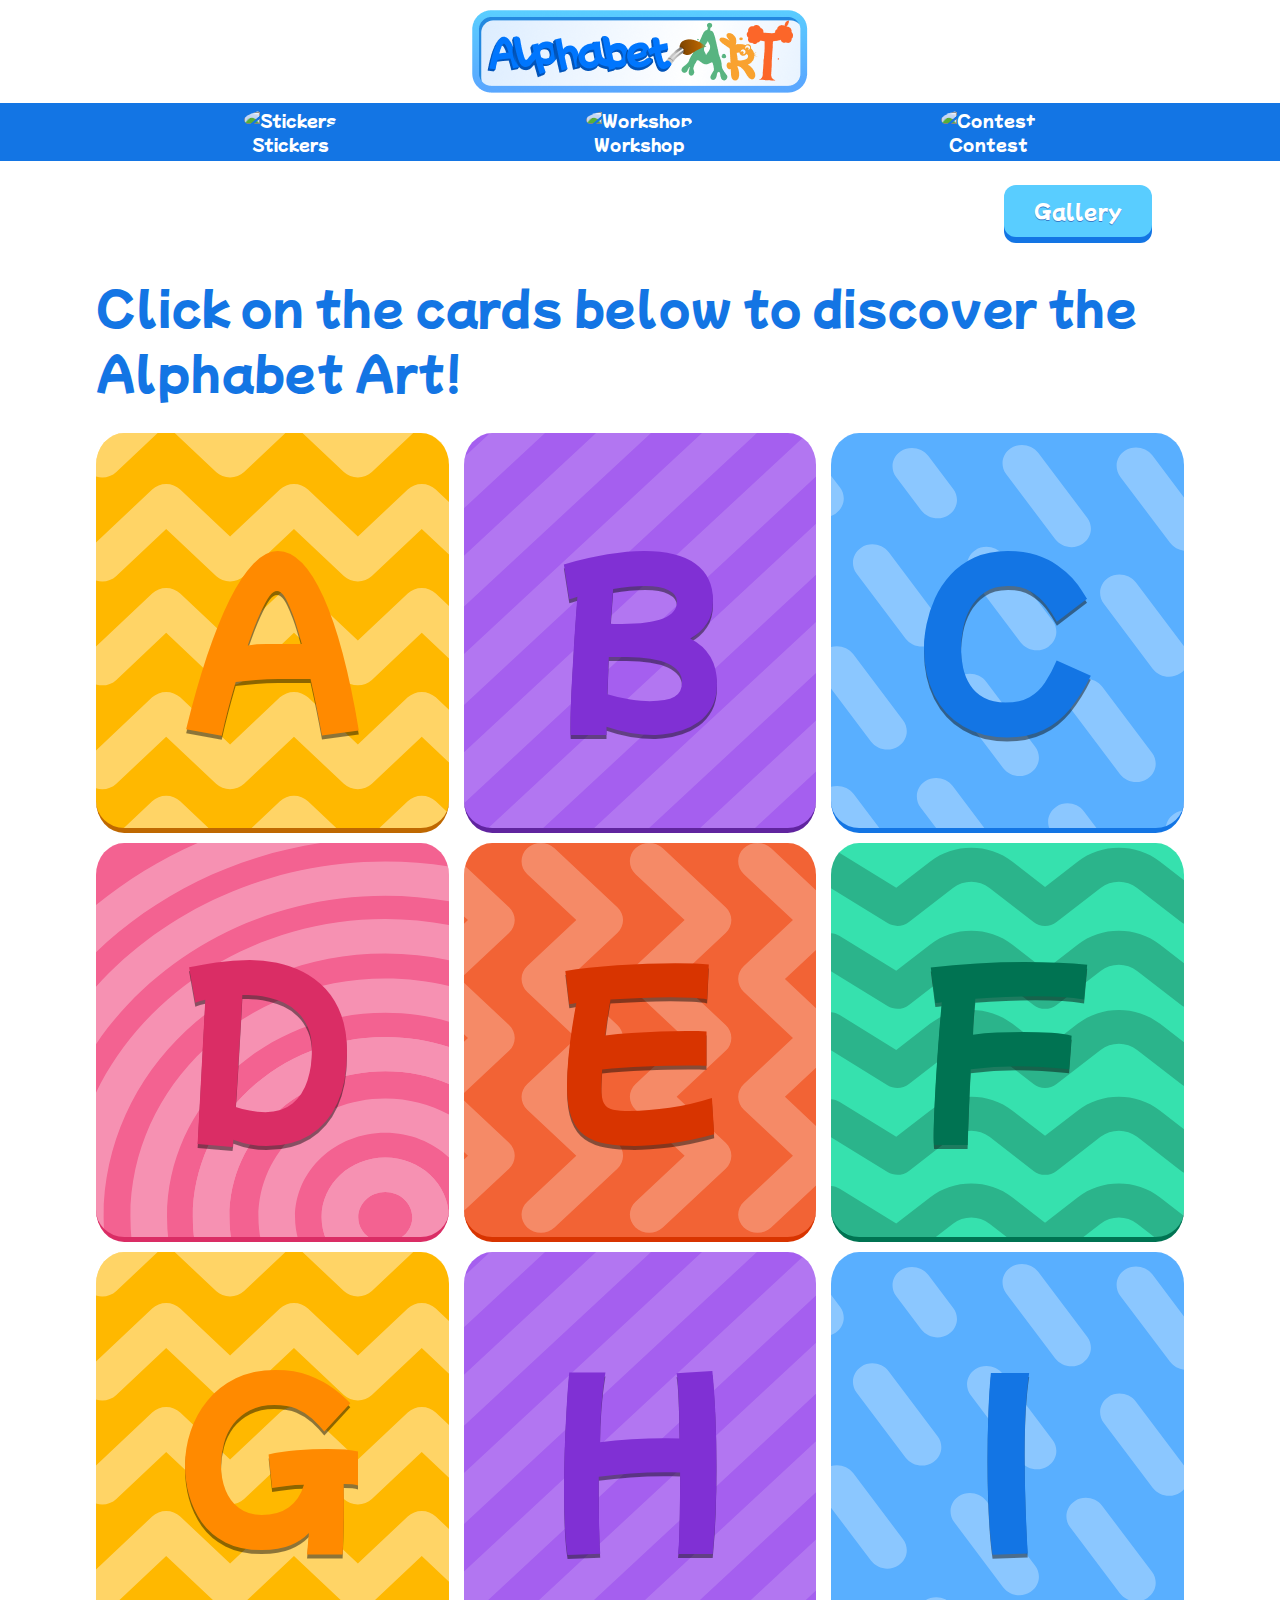
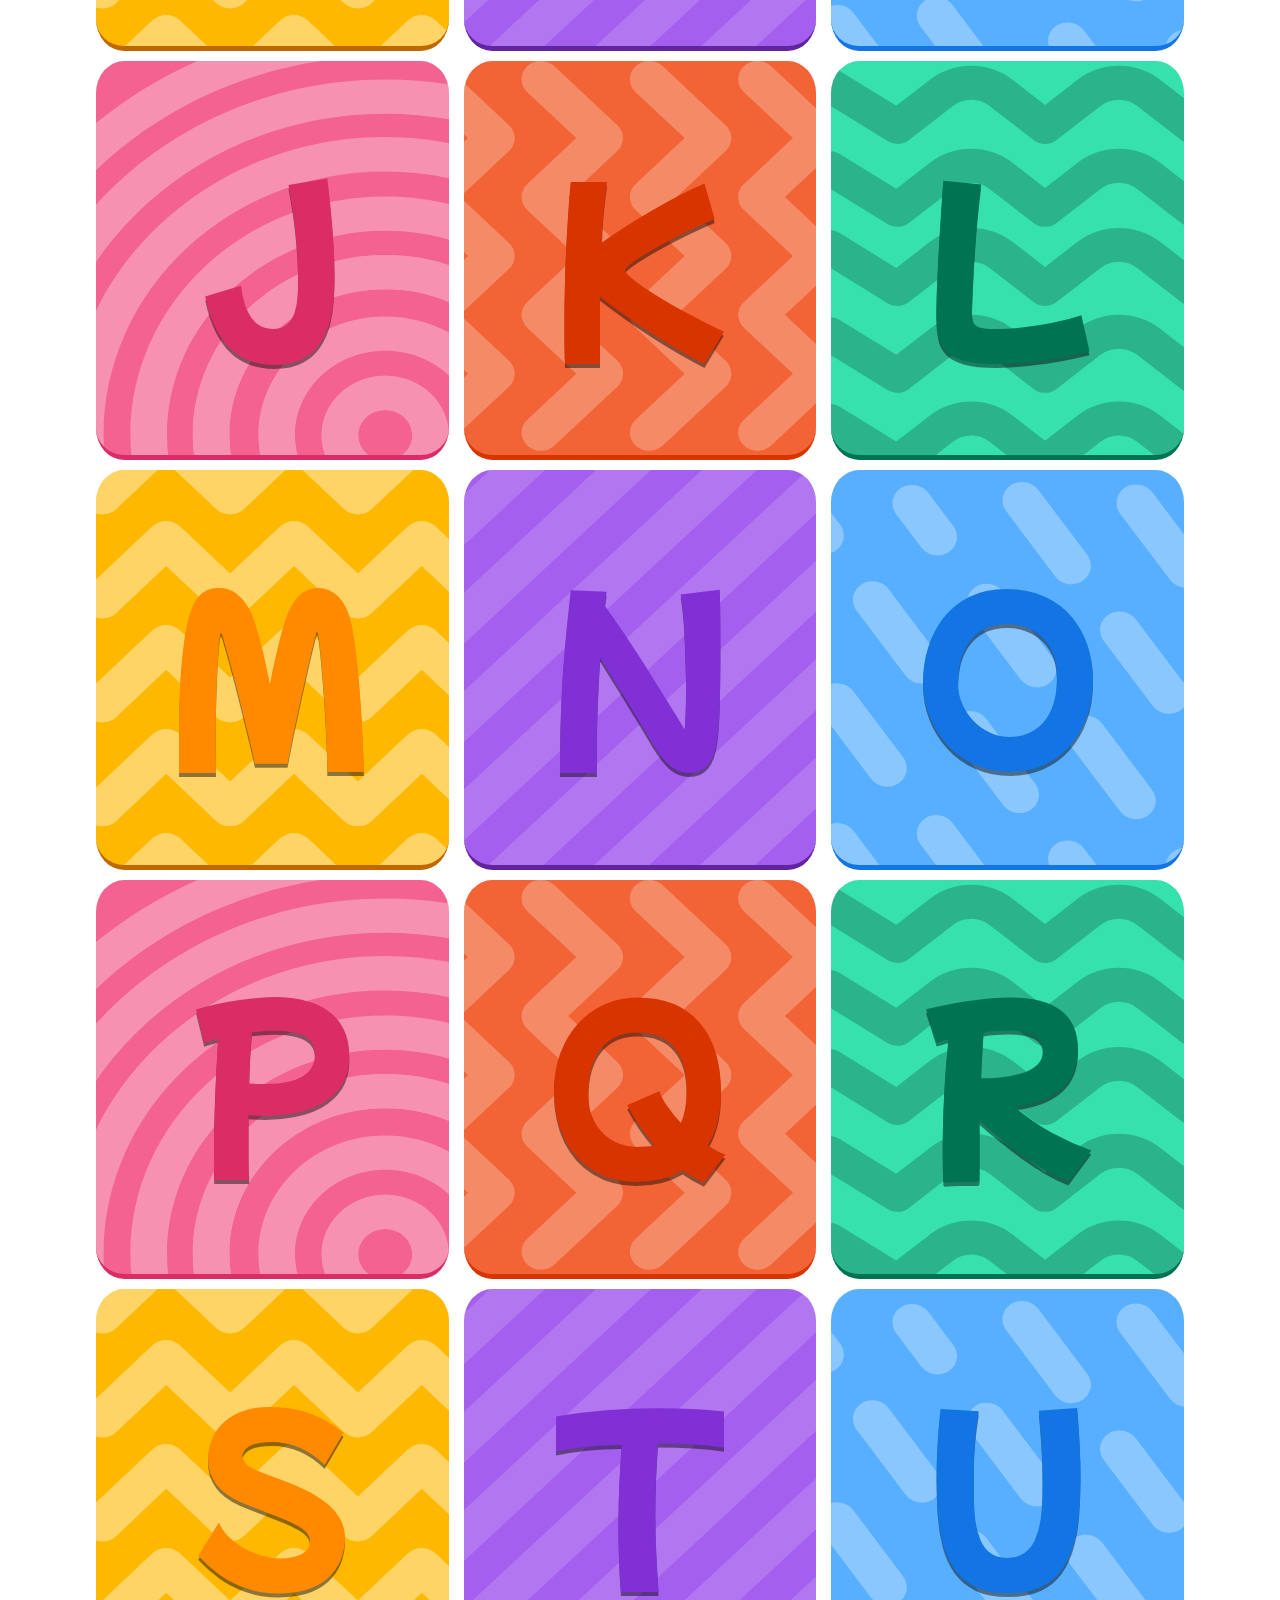
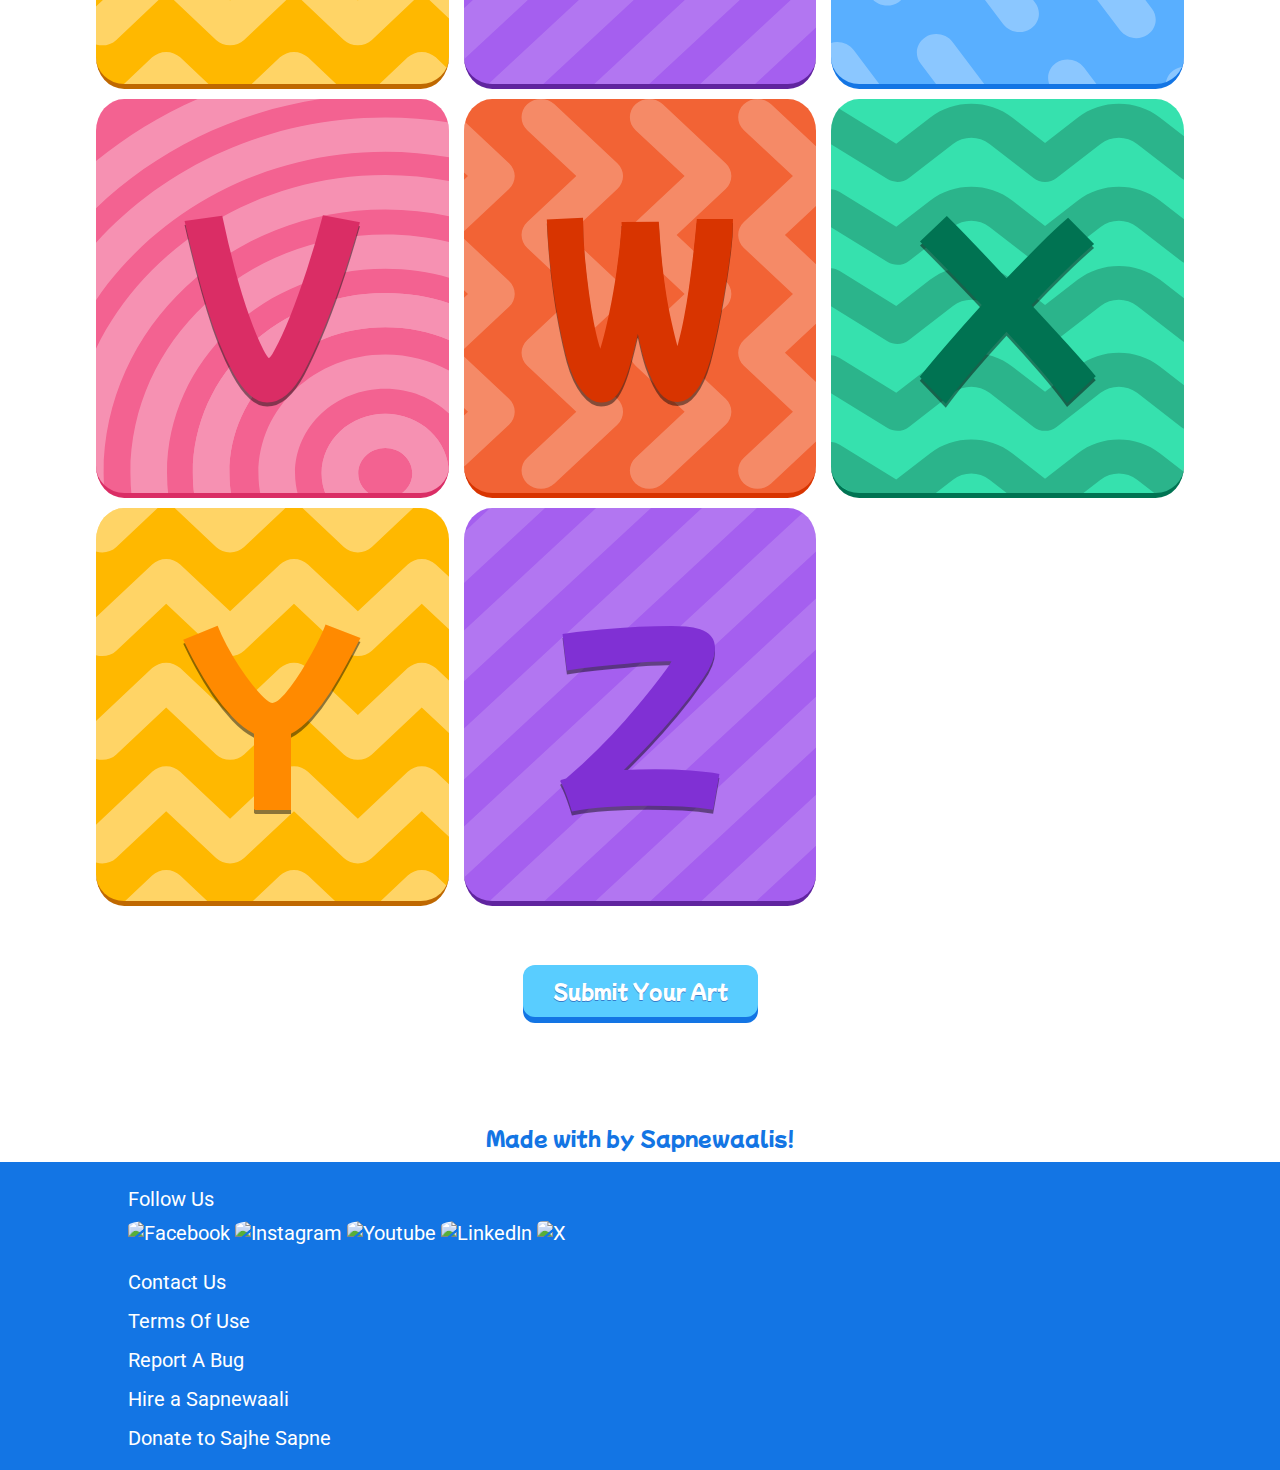
==== commit 186c8a6d: "add new file" ====
--- a/index.html
+++ b/index.html
@@ -1,5 +1,6 @@
 <!DOCTYPE html>
 <html lang="en">
+
 <head>
     <meta charset="UTF-8">
     <meta name="viewport" content="width=device-width, initial-scale=1.0">
@@ -7,48 +8,42 @@
     <script src="https://kit.fontawesome.com/41c3f97ee8.js" crossorigin="anonymous"></script>
     <title>Alphabet Art</title>
 </head>
+
 <body>
-    <header class="header">
-        <!-- <Logo/> -->
-        <div class="logo">
-            <img src="https://placehold.co/250x100/red/white?text=Logo" alt="Logo">
+    <header>
+            <!-- <Logo/> -->
+        <div class="logo" onclick="window.location='./index.html'">
+            <img src="./assets/Logo.png" alt="Logo">
         </div>
-        
         <!-- <NavigationMenu/> -->
         <nav>
-            <div>
-                <a href="stickers/index.html"><img src="./assets/navImages/sticker.png" alt="Stickers"></a>
+            <div onclick="window.location='./stickers/index.html'">
+                <img src="./assets/navImages/sticker.png" alt="Stickers">
                 <p>Stickers</p>
             </div>
-            <div>
-                <a href="workshop/index.html"><img src="./assets/navImages/workshop.png" alt="Workshop"></a>
+            <div onclick="window.location='./workshop/index.html'">
+                <img src="./assets/navImages/workshop.png" alt="Workshop">
                 <p>Workshop</p>
             </div>
-            <div>
-                <a href="contest/index.html"><img src="./assets/navImages/contest.png" alt="Contest"></a>
+            <div onclick="window.location='./contest/index.html'">
+                <img src="./assets/navImages/contest.png" alt="Contest">
                 <p>Contest</p>
             </div>
         </nav>
     </header>
-    <!-- <Carousel/> -->
-    <div class="carousel">
-        <img src="https://placehold.co/400x200/orange/white?text=Stickers" alt="Carousel Images">
-        <div class="dots">
-            <span id="dot0" class="dot"></span>
-            <span id="dot1" class="dot"></span>
-            <span id="dot2" class="dot"></span>
-        </div>
-    </div>
-
+   
     <!-- Gallery Button -->
     <div class="gallery">
-        <button class="pushable">
+        <button class="pushable" onclick="window.location='./gallery/index.html'">
             <span class="front">Gallery</span>
         </button>
     </div>
 
+    <div class="heading">
+        <h1>Click on the cards below to discover the Alphabet Art!</h1>
+    </div>
     <!-- <AlphabetCards/> -->
-    <div class="container">        
+    <div class="container">
     </div>
 
     <!-- Submit Your Art Button -->
@@ -57,30 +52,49 @@
             <span class="front">Submit Your Art</span>
         </button>
     </div>
-
+    
     <!-- <Footer/> -->
-    <footer class="footer">
-        <div class="social-media">
-            <p>Follow Us</p>
+    <footer>
+        <div id="tag">
+            <a href="https://sajhesapne.org/">
+                <span>Made with <i class="fa-solid fa-heart" style="color: #ff8787;"></i> by Sapnewaalis!</span>
+            </a>
+        </div>
+        
+        <div id="footer-links">
+            <div class="social-media">
+                <span>Follow Us</span>
             <ul>
-                <li><img src="./assets/social/fb.png" alt="Facebook"></li>
-                <li><img src="./assets/social/insta.png" alt="Instagram"></li>
-                <li><img src="./assets/social/you.png" alt="Youtube"></li>
-                <li><img src="./assets/social/in.png" alt="LinkedIn"></li>
-                <li><img src="./assets/social/x.png" alt="X"></li>
+                <li onclick="window.location='https://facebook.com'"><img src="./assets/social/fb.png" alt="Facebook"></li>
+                <li onclick="window.location='https://instagram.com'"><img src="./assets/social/insta.png" alt="Instagram"></li>
+                <li onclick="window.location='https://youtube.com'"><img src="./assets/social/you.png" alt="Youtube"></li>
+                <li onclick="window.location='https://linkedin.com'"><img src="./assets/social/in.png" alt="LinkedIn"></li>
+                <li onclick="window.location='https://twitter.com'"><img src="./assets/social/x.png" alt="X"></li>
             </ul>
-        </div>
-        <div class="links">
+            </div>
+            <div class="links">
             <ul>
-                <li>Contact Us</li>
-                <li>Terms Of Use</li>
-                <li>Report A Bug</li>
-                <li>Hire a Sapnewaali</li>
-                <li>Make a Donation</li>
+                <a href="mailto:artabc0026@gmail.com">
+                    <li>Contact Us</li>
+                </a>
+                <a href="./termsofuse.html">
+                    <li>Terms Of Use</li>
+                </a>
+                <a href="mailto:artabc0026@gmail.com">
+                    <li>Report A Bug</li>
+                </a>
+                <a href="https://sajhesapne.org/">
+                    <li>Hire a Sapnewaali</li>
+                </a>
+                <a href="https://sajhesapne.org/">
+                    <li>Donate to Sajhe Sapne</li>
+                </a>
             </ul>
+            </div>
         </div>
     </footer>
-
+        
     <script type="module" src="main.js"></script>
 </body>
-</html>+
+</html>
--- a/style.css
+++ b/style.css
@@ -1,339 +1,616 @@
-
-@import url("https://cdnjs.cloudflare.com/ajax/libs/font-awesome/4.7.0/css/font-awesome.min.css");
-@import url('https://fonts.googleapis.com/css?family=Mochiy Pop One');
-
-body{
-    background-image:url('assets/Background Pattern.svg') ;
-    position:sticky;
-}
-
-.logo-img{
-    width: 100%;
-    text-align: center;
-}
-
-
-.navbar{
-    display:inline-flex; 
-    width: 100%;
-    background-color: #1375E4;
-    justify-content: space-around;
-    color: white;
-    
-}
-
-.nav-boxs:hover{
-    background-color: #004CA1;
-    cursor: pointer;
-
-}
-.nav-img{
-    margin: 2px;
-    border-radius:30px;
-}
-.carousel-img{
-    width: 100%;
-    height:500px;
-
-}
-.dot{
-    background-color:#bbb2b2;
-    height: 10px;
-    width: 10px;
-    margin: 0  2px;
-    border-radius:50%;
-    display: inline-block;
-    border: 1px solid black;
-     
-}
-.dot-box{
-    text-align: center;
-    margin-top: -30px;
-
-}
-
-.text {
-    font-family:'Mochiy Pop One';
-    font-size: 104px;
-    font-weight: 500;
-    letter-spacing: 0em;
-    line-height: 6px;
-    text-align:center;
-}
-button{
-    background-color:#1375EA;
-    border-radius: 10px;
-}
-#gallery{
-    padding: 10px;
-    max-width:50%;
-    display: fixed;
-    text-align: end;
-    color: white;
+@import url("https://fonts.googleapis.com/css?family=Mochiy Pop One");
+@import url("https://fonts.googleapis.com/css?family=Roboto");
+/* *{
+    border: 1px solid red;
+} */
+
+body {
+  margin: 0;
+  background-image: url(./assets/bg_small.png);
+}
+
+/* Logo */
+.logo img {
+  display: block;
+  margin: 10px auto;
+  cursor: pointer;
+}
+
+/* Navigation Menu */
+nav {
+  display: flex;
+  justify-content: space-evenly;
+  background-color: #1375E4;
+  font-family: 'Mochiy Pop One';
+  font-weight: 400;
+  font-size: 1em;
+  color: #FFFFFF;
+}
+
+nav div {
+  display: flex;
+  flex-direction: column;
+  justify-content: space-around;
+  align-items: center;
+  padding: 5px;
+  cursor: pointer;
+  /* margin: 5px auto; */
+}
+
+nav div:hover{
+  background: #004CA1
+}
+nav div img {
+  border-radius: 50%;
+}
+
+nav div p {
+  margin: 0;
+}
+
+.heading {
+  width: 85%;
+  margin: auto;
+}
+/* 3D button */
+.gallery {
+  width: 80%;
+  display: flex;
+  flex-direction: row-reverse;
+  margin: auto;
+  margin-top: 30px;
+}
+
+.call-to-action {
+  width: 80%;
+  display: flex;
+  justify-content: center;
+  margin: auto;
+  margin-top: 70px;
+}
+
+.pushable {
+  background: #1375E4;
+  border-radius: 12px;
+  border: none;
+  padding: 0;
+  cursor: pointer;
+  outline-offset: 4px;
+}
+
+.front {
+  display: block;
+  padding: 12px 30px;
+  border-radius: 12px;
+  font-size: 1.2rem;
+  background: #59CDFF;
+  font-family: 'Mochiy Pop One';
+  text-shadow: 0px 1px 0px #367DCA;
+  color: white;
+  transform: translateY(-6px);
+}
+
+.pushable:active .front {
+  transform: translateY(-2px);
+}
+
+/* Alphabet Cards */
+.container {
+  display: grid;
+  gap: 15px;
+  width: 85%;
+  margin: auto;
+  justify-content: space-around;
+  grid-template-columns: repeat(2, minmax(150px, 300px));
+  grid-template-rows: repeat(2, 1fr);
+  margin-top: 30px;
+}
+
+.backCard {
+  backface-visibility: hidden;
+  width: 100%;
+  height: 100%;
+  position: absolute;
+  border-radius: 8%;
+  display: flex;
+  justify-content: center;
+  align-items: center;
+  cursor: pointer;
+  /* border: 5px solid black; */
+}
+
+.backCard p {
+  text-align: center;
+  font-size: 5em;
+  font-family: 'Mochiy Pop One';
+  margin: auto;
+  text-shadow: 0px 4px 0px rgb(0, 0, 0, 0.45);
+}
+
+.frontCard {
+  width: 100%;
+  height: 100%;
+  backface-visibility: hidden;
+  transform: rotateY(180deg);
+  border-radius: 8%;
+  box-shadow: 0px 6px 30px 5px lightblue;
+  /* border: 1px solid white; */
+  display: flex;
+  flex-direction: column;
+  justify-content: space-around;
+}
+
+.frontCard div {
+  margin: 6px 6px 0px 6px;
+}
+
+.frontCard img {
+  width: 100%;
+  display: block;
+  margin: auto;
+  border-radius: 8%;
+  /* border: 1px solid red; */
+}
+
+.frontCard p {
+  color: #1F7AE0;
+  font-family: 'Mochiy Pop One';
+  text-align: center;
+  font-size: 1.2em;
+  margin: 6px;
+}
+
+.fa-icons::before {
+  display: none;
+}
+
+.fa-icons {
+  display: flex;
+  justify-content: space-evenly;
+  font-size: 1em;
+  padding-bottom: 10px;
+  --fa-animation-iteration-count: 1;
+  color: #1F7AE0;
+  cursor: pointer;
+}
+
+.card {
+  position: relative;
+  transition: transform 1s;
+  transform-style: preserve-3d;
+  border-radius: 10%;
+}
+
+.card.flipped {
+  transform: rotateY(180deg);
+}
+
+/* Design patterns for back of alphabet cards */
+.pattern1 {
+  background-image: url(./assets/designPatterns/pattern1.svg);
+  background-repeat: no-repeat;
+  background-size: cover;
+  background-color: #FFB800;
+  border-bottom: 5px solid #BF6800;
+  color: #FF8A00;
+}
+
+.pattern2 {
+  background-image: url(./assets/designPatterns/pattern2.svg);
+  background-repeat: no-repeat;
+  background-size: 250%;
+  background-color: #A55FEF;
+  border-bottom: 5px solid #60249F;
+  color: #8030D4;
+}
+
+.pattern3 {
+  background-image: url(./assets/designPatterns/pattern3.svg);
+  background-repeat: no-repeat;
+  background-size: 200%;
+  background-color: #59AFFF;
+  border-bottom: 5px solid #1375E4;
+  color: #1375E4;
+}
+
+.pattern4 {
+  background-image: url(./assets/designPatterns/pattern4.svg);
+  background-repeat: no-repeat;
+  background-size: 250%;
+  background-color: #F36291;
+  border-bottom: 5px solid #DA2D65;
+  color: #DA2D65;
+}
+
+.pattern5 {
+  background-image: url(./assets/designPatterns/pattern5.svg);
+  background-repeat: no-repeat;
+  background-size: cover;
+  background-color: #F26335;
+  border-bottom: 5px solid #D83400;
+  color: #D83400;
+}
+
+.pattern6 {
+  background-image: url(./assets/designPatterns/pattern6.svg);
+  background-repeat: no-repeat;
+  background-size: cover;
+  background-color: #36E1AE;
+  /* background-color: #1BB486;  */
+  border-bottom: 5px solid #007352;
+  color: #007352;
+}
+
+/* Footer */
+footer #tag {
+  text-align: center;
+  margin-top: 100px;
+  font-family: 'Mochiy Pop One';
+  font-size: 16px;
+  color: #1375E4;
+  /* border: 1px solid red; */
+}
+footer a { 
+  color: inherit;
+  text-decoration: none;
+}
+
+footer a:hover {
+  text-decoration: underline;
+}
+#footer-links {
+  background-color: #1375E4;
+  color: white;
+  font-size: 20px;
+  font-family: Roboto;
+  margin-top: 10px;
+  position: absolute;
+  width: 100%;
+}
+
+.social-media{
+  width: 80%;
+  margin: auto;
+  margin-top: 25px;
+}
+
+.links{
+  width: 80%;
+  margin: auto;
+  margin-top: 25px;
+}
+
+.social-media ul {
+  list-style: none;
+  padding-left: 0;
+  display: flex;
+  margin-top: 10px;
+}
+
+.social-media ul li {
+  margin-right: 5px;
+}
+
+.social-media ul li img {
+  border-radius: 20%;
+}
+
+.links ul {
+  list-style: none;
+  padding-left: 0;
+}
+
+.links ul li {
+  margin-bottom: 15px;
+}
+
+.links ul li:hover {
+  cursor: pointer;
+  text-decoration: underline;
+  opacity: 0.9;
+}
+
+.social-media img:hover{
+  cursor: pointer;
+  opacity: 0.9;
+}
+
+/* Workshop Page */
+.content{
+  width: 90%;
+  margin: auto;
+}
+
+h1{
+  font-family: "Mochiy Pop One";
+  font-size: 20px;
+  font-weight: 400;
+  letter-spacing: 0.02em;
+  text-align: left;
+  color: #1375E4;
+}
+
+.content p {
+  font-family: "Roboto";
+  font-size: 16px;
+  text-align: justify;
+  text-justify: auto;
+  color: #8C97A4;
+}
+
+.content-image {
+  display: flex;
+  flex-direction: column;
+  justify-content: center;
+  align-content: center;
+}
+
+.content-image p{
+  margin: auto;
+  color: #1375E4;
+}
+.content-image img{
+  max-width: 100%;
+  height: auto;
+  margin: auto;
+  border-radius: 10px;
+}
+
+#table-div {
+  border-radius: 10px;
+}
+
+table {
+  width: 100%;
+  border-collapse: collapse;
+}
+
+
+th {
+  background: #1375E4;
+  color: white;
+  font-family: "Roboto";
+  font-weight: 600;
+  letter-spacing: 0.05em;
+  font-size: 18px;
+  padding: 10px 0px 10px 0px;
+}
+
+td{
+  text-align: center;
+  font-family: "Roboto";
+  font-weight: 400;
+  font-size: 16px;
+  color: #1375E4;
+  border-bottom: 1px solid #D9EBFF;
+  padding: 20px 0px 20px 0px;
+}
+
+.register {
+  display: block;
+  padding: 5px 10px;
+  border-radius: 12px;
+  font-size: 16px;
+  background: #59CDFF;
+  font-family: 'Mochiy Pop One';
+  text-shadow: 0px 1px 0px #367DCA;
+  color: white;
+  transform: translateY(-6px);
+}
+
+.pushable:active .register {
+  transform: translateY(-2px);
+}
+
+/* Media query to change grid count and text size for different screen sizes */
+@media (min-width:320px) {
+  .container {
+    grid-template-columns: repeat(2, minmax(150px, 1fr));
+  }
+
+  .backCard p {
+    font-size: 6.5em;
+  }
+
+  .fa-icons {
+    font-size: 1.2em;
+  }
+
+  body {
+    background-image: url(./assets/bg_small.png);
+  }
+}
+
+@media (min-width:481px) {
+  .container {
+    grid-template-columns: repeat(2, minmax(220px, 1fr));
+  }
+
+  .backCard p {
+    font-size: 9em;
+  }
+
+  .fa-icons {
+    font-size: 1.5em;
+  }
+
+  body {
+    background-image: url(./assets/bg_small.png);
+  }
+
+  .frontCard p {
+    font-size: 25px;
+  }
+}
+
+@media (min-width:641px) {
+  .container {
+    grid-template-columns: repeat(2, minmax(300px, 1fr));
+  }
+
+  .backCard p {
+    font-size: 13em;
+  }
+
+  body {
+    background-image: url(./assets/bg_medium.png);
+  }
+
+  .fa-icons {
+    font-size: 1.7em;
+  }
+
+  .frontCard p {
+    font-size: 25px;
+  }
+
+  h1{
+    font-size: 24px;
+  }
+  .content p {
     font-size: 20px;
-    margin-top: 5%;
-    margin-left: 80%;
-    font-size: small;
-}
-#submit{
-    padding: 10px;
-    max-width: 20%;
-    display: flex;
-    color:white;
+  }
+
+  th {
+    font-size: 18px;
+  }
+
+  td {
+    font-size: 16px;
+  }
+
+  footer #tag {
+    font-size: 18px;
+  }
+}
+
+@media (min-width:961px) {
+  .container {
+    grid-template-columns: repeat(3, minmax(300px, 1fr));
+  }
+
+  .backCard p {
+    font-size: 12em;
+  }
+
+  body {
+    background-image: url(./assets/bg_medium.png);
+  }
+
+  .fa-icons {
+    font-size: 1.7em;
+    padding-bottom: 10px;
+  }
+
+  .frontCard p {
+    font-size: 25px;
+  }
+
+  h1{
+    font-size: 24px;
+  }
+
+  .content p {
     font-size: 20px;
-    margin-top: 5%;
-    margin-left:45%;
-    text-align: center;
-    cursor: pointer;
-}
-
-
-.container{
-    display: grid;
-    grid-template-columns: repeat(3,minmax(150px,300px));
-    grid-template-rows: repeat(2,1fr);
-    justify-content:center;
-    gap: 10px;
-    max-width: 100%;
-    min-height: auto;
-    margin-top: 20px;
-    text-align: center;
-}
-.front-card{
-    backface-visibility: hidden;
-    display: flex;
-    justify-content: center;
-    align-items: center;
-    border-radius: 10px;
-    height: 100%;
-    width: 100%;
-    gap: 10px;
-    box-shadow: 3px;
-    text-align: center;
-    position: absolute;
-
-}
-
-.back-card{
-    border: 1px solid white;
-    border-radius: 10px;
-    backface-visibility: hidden;
-    transform: rotateY(180deg);
-    height: 100%;
-    width: 100%;
-}
-.img{
-    height: 80%;
-    width: 100%;
-    border-radius: 10px;
-    
-}
-
-.word{
-    font: size 1.2em;
-    margin: 2px;
-    color: #1375E4;
-    background-color:lightpink;
-    font-family: Mochiy pop one;
-}
-.fa-icons::before{
-    display: none;
-}
-.fa-icons{
-    font-size: 1.7em;
-}
-
-.fa-icons{
-    display: flex;
-    justify-content: space-around;
-    font-size: 1em;
+  }
+
+  th {
+    font-size: 18px;
+  }
+
+  td {
+    font-size: 16px;
+  }
+
+  footer #tag {
+    font-size: 18px;
+  }
+}
+
+@media (min-width:1025px) {
+  .container {
+    grid-template-columns: repeat(3, minmax(330px, 1fr));
+  }
+
+  .backCard p {
+    font-size: 13em;
+  }
+
+  body {
+    background-image: url(./assets/bg_large.png);
+  }
+
+  .fa-icons {
+    font-size: 2em;
+    padding-bottom: 15px;
+  }
+
+  .frontCard p {
+    font-size: 30px;
+  }
+
+  h1{
+    font-size: 45px;
+  }
+
+  .content p{
+    font-size: 26px;
+  }
+
+  th {
+    font-size: 20px;
+  }
+
+  td {
+    font-size: 18px;
+  }
+
+  footer #tag {
+    font-size: 20px;
+  }
+}
+
+@media (min-width:1281px) {
+  .container {
+    grid-template-columns: repeat(3, minmax(400px, 1fr));
+    gap: 20px;
+  }
+
+  .backCard p {
+    font-size: 16em;
+  }
+
+  body {
+    background-image: url(./assets/bg_large.png);
+  }
+
+  .fa-icons {
+    font-size: 2em;
+    padding-top: 5px;
     padding-bottom: 20px;
-    color: #1F7AE0;
-}
-.img-container{
-    display: flex;
-    justify-content: space-around;
-    margin-bottom: 10px;
-}
-
-
-
-.filp-card{
-    position: relative;
-    transition: transform 1s;
-    transform-style: preserve-3d;
-    border-radius: 10%;
-    box-shadow: 2px 2px 3px;
-    box-shadow: 0px 8px 10px 0px #1375E433;
-
-
-}
-.filp-card.flipped{
-    transform: rotateY(180deg);
-}
-
-@media (min-width:320px){ 
-    .container{ 
-            grid-template-columns: repeat(2, minmax(150px,1fr));
-    }
-   }
-
-  @media(min-width:600px) { 
-     .container{ 
-    grid-template-columns:repeat(3,minmax(300px,1fr)) ; 
-     } 
- } 
-@media (min-width:1025px){ 
-    .container{ 
-        grid-template-columns: repeat(3, minmax(330px,1fr));
-}
-}
-
- .filpcard{
-    width: 200px;
-    height: 180px;
-
- }
- h2{
-    text-align: center;
-    font-style: italic;
- }
- footer{
-    background: #1F7AE0;
-    height:auto;
-    max-width: 100%;
-    margin-top: 10px;
-     color: white; 
-}
-.fa{
-    background-color: white;
-    height: 20px;
-    width: 20px;
-    padding:5px;
-    border-radius: 10px;
-}
-.follow-us p{
-    margin-left: 40px;
-
-}
-h3{
-    margin-left: 40px;
-
-}
-.footer-ul{
-    list-style: none;
-}
-
-.follow-us a{
-    margin-left: 40px;
-}
-
-.footer-ul a{
-    text-decoration: none;
-    color: white;
-}
-
-.sajhe-sapne-logo{
-    border-radius:50%;
-   height:80px;
-   margin-left: 40px;
-}
-
-.sajhe-website{
-    text-decoration: none;
-    color: white;
-    margin-left: 4%;
-    margin-bottom: 2%;
-}
-
-.pattern1 {
-    border-bottom: 5px solid #BF6800;  
-    background-image: url(assets/pattenImage/pattern1.svg);
-    color: #FF8A00;
-    background-size: 250%;
-    background-color: #FFB800;
-    /* opacity: 40%  */
-}
-
-.pattern2 {
-    border-bottom: 5px solid #8030D4;  
-    background-image: url(assets/pattenImage/pattern2.svg);
-    color:#8030D4;
-    background-size: 399%;
-    background-color: #A55FEF;
-    /* opacity: 10% */ 
-}
-
-.pattern3 {
-    border-bottom: 5px solid #1375E4;  
-    background-image: url(assets/pattenImage/pattern3.svg);
-    color:#1375E4;
-    background-size: 380%;
-    background-color: #59AFFF;
-    /* opacity: city: 30% */ 
-}
-
-.pattern4 {
-    border-bottom: 5px solid #DA2D65;  
-    background-image: url(assets/pattenImage/pattern4.svg);
-    color:#DA2D65;
-    background-size: 500%;
-    background-repeat: no-repeat;
-    background-color: #F36291;
-   /* opacity: 30% */ 
-}
-
-.pattern5 {
-    border-bottom: 5px solid #BF6800;  
-    background-image: url(assets/pattenImage/pattern5.svg);
-   color:#D83400;
-   background-size: 350%;
-   background-color: #F26335;
-    /* opacity: 45% */
-}
-
-.pattern6 {
-    border-bottom: 5px solid #1BB486;  
-    background-image: url(assets/pattenImage/pattern6.svg);
-     color:#007352;
-     background-size:350%;
-     background-color: #2ACA9B;
-    /* opacity:15% */
-}
-
-
-
-
-
-
-
-
-
-
-
-
-
-
-
-
-
-
-
-
-
-
-
-
-
-
-
-
-
-
-
-
-
-
-
-
-
+  }
+
+  .frontCard p {
+    font-size: 35px;
+  }
+
+  h1{
+    font-size: 45px;
+  }
+
+  .content p{
+    font-size: 26px;
+  }
+
+  th {
+    font-size: 20px;
+  }
+
+  td {
+    font-size: 18px;
+  }
+
+  footer #tag {
+    font-size: 20px;
+  }
+}
